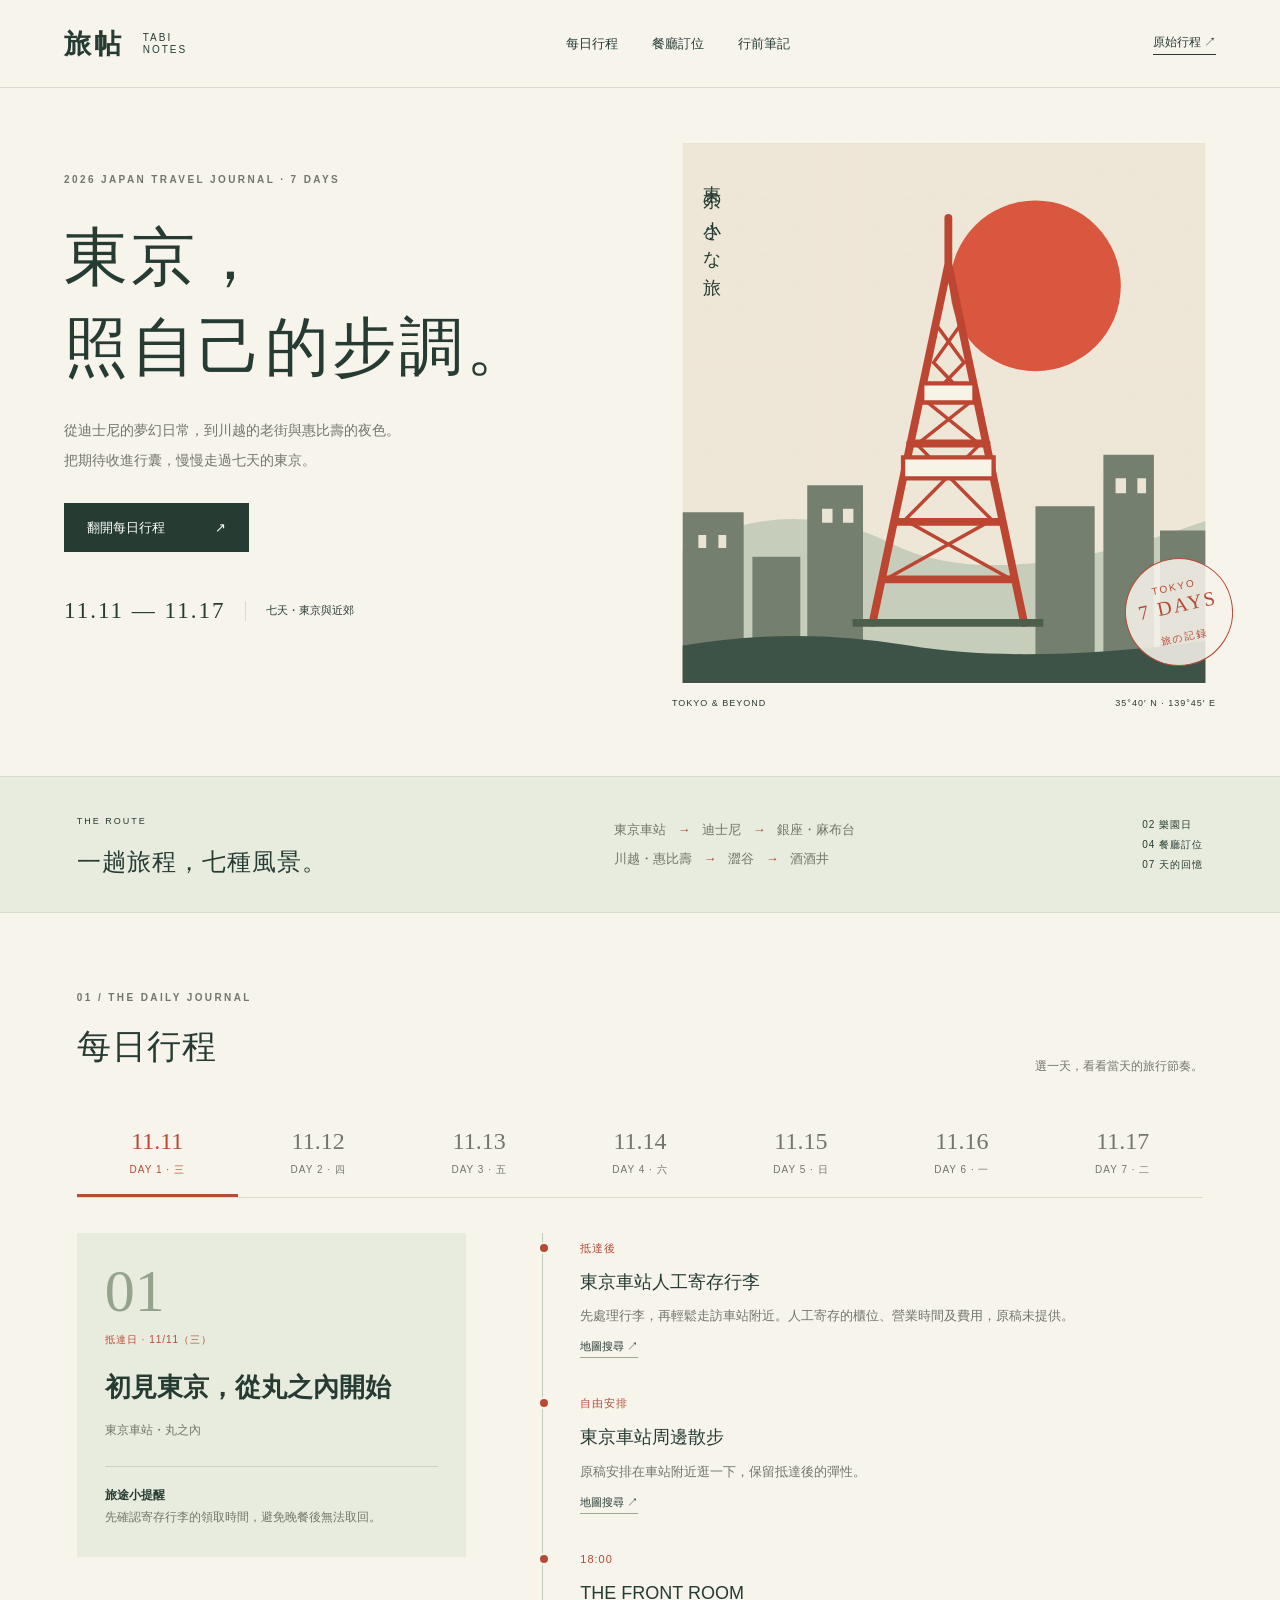
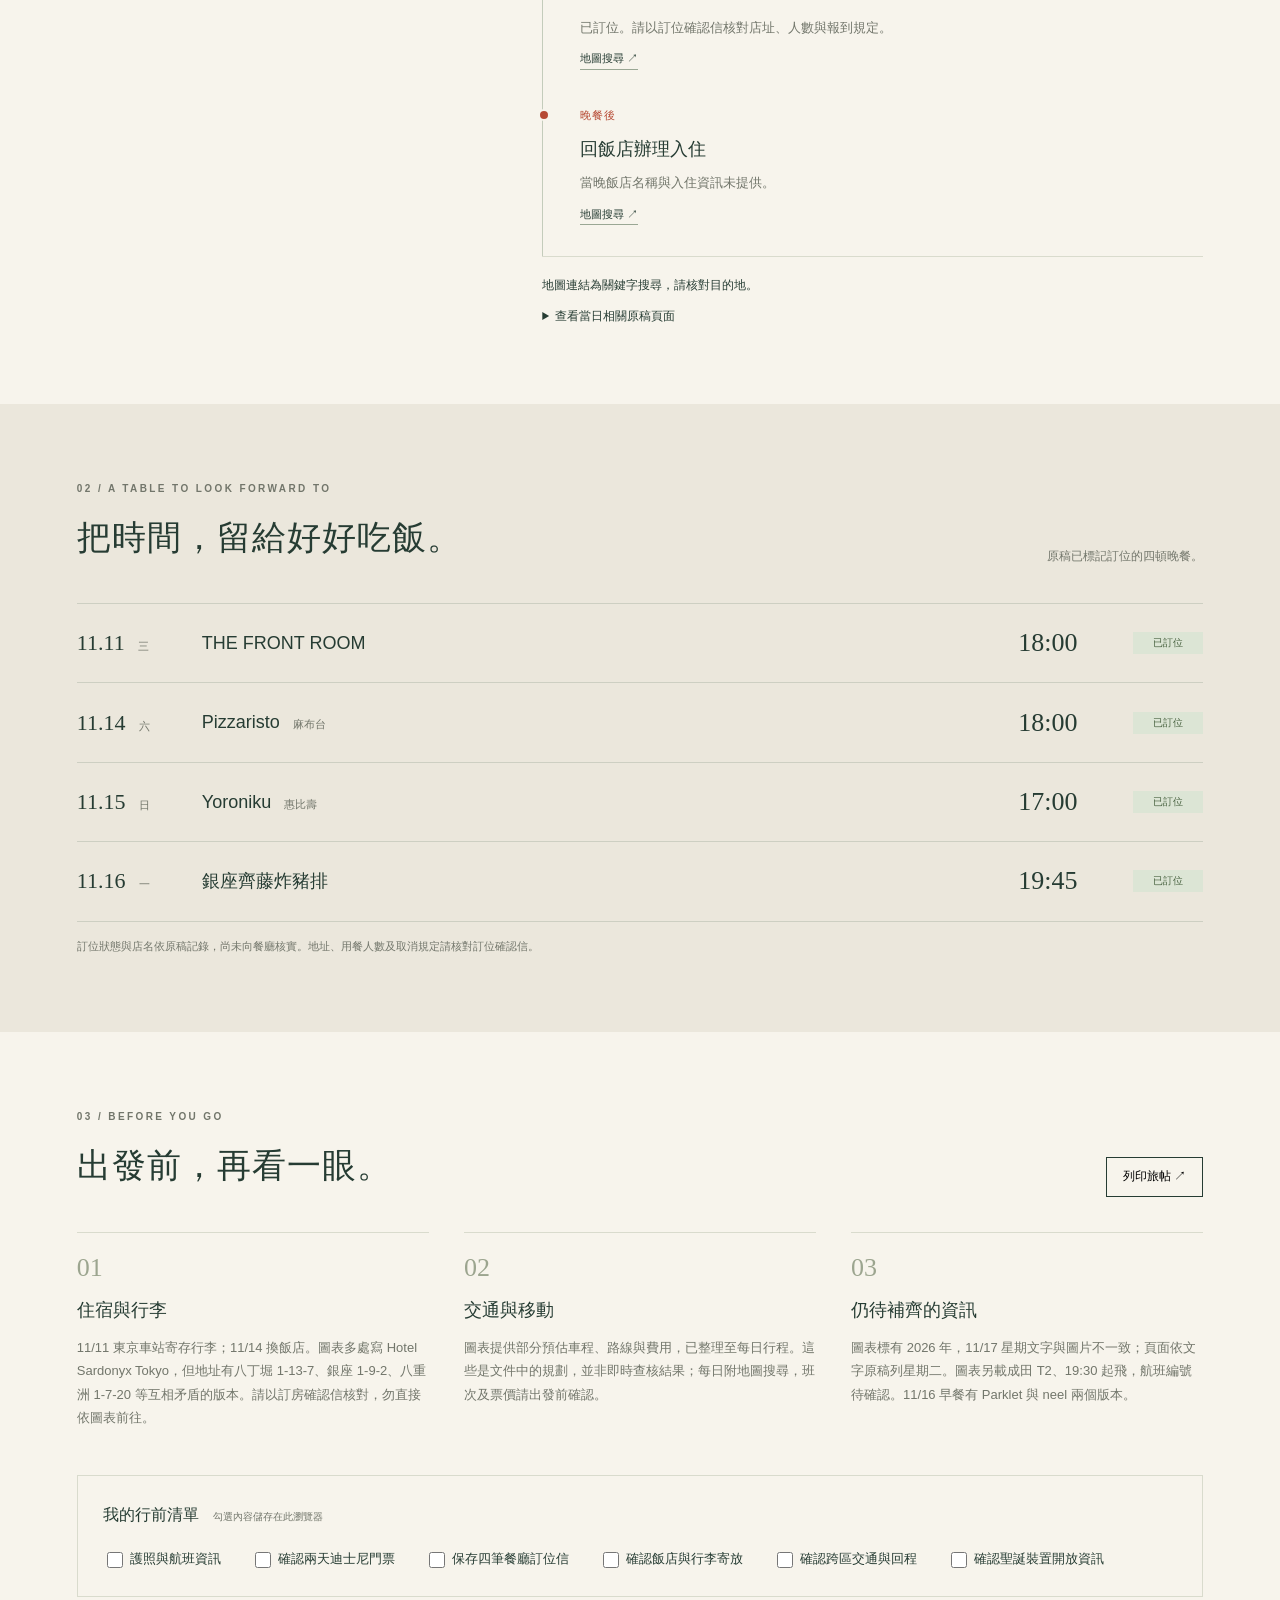
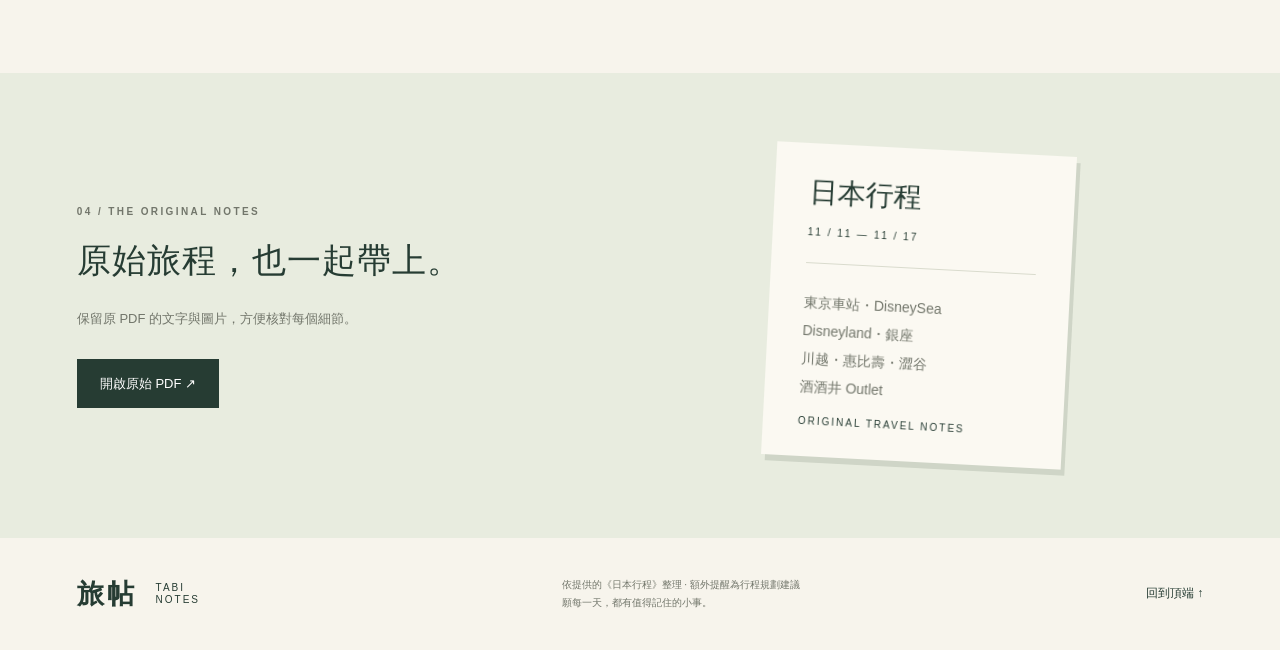
==== jp_travel-main/tokyo-travel-website/index.html @ cf412ff9 "Add files via upload" ====
<!doctype html><html lang="zh-Hant"><head><meta charset="utf-8"><meta name="viewport" content="width=device-width,initial-scale=1"><meta name="description" content="11/11 至 11/17 東京七日行程：每日路線、餐廳訂位、住宿提醒及原始行程。"><title>東京七日旅帖｜Tokyo, at our own pace.</title><link rel="stylesheet" href="style.css"></head><body>
<header><a class="brand" href="#">旅帖 <small>TABI NOTES</small></a><nav><a href="#journey">每日行程</a><a href="#bookings">餐廳訂位</a><a href="#essentials">行前筆記</a></nav><a class="source" href="itinerary.pdf" target="_blank" rel="noopener">原始行程 ↗</a></header>
<main><section class="hero"><div class="hero-copy"><div class="eyebrow">2026 JAPAN TRAVEL JOURNAL · 7 DAYS</div><h1>東京，<br>照自己的步調。</h1><p>從迪士尼的夢幻日常，到川越的老街與惠比壽的夜色。<br>把期待收進行囊，慢慢走過七天的東京。</p><a class="button" href="#journey">翻開每日行程 <span>↗</span></a><div class="hero-meta"><b>11.11 — 11.17</b><span>七天・東京與近郊</span></div></div><div class="art"><span class="vertical">東京の小さな旅</span><svg viewBox="0 0 600 620" role="img" aria-label="東京鐵塔與城市的原創風景插畫"><defs><pattern id="grid" width="32" height="32" patternUnits="userSpaceOnUse"><path d="M32 0H0V32" fill="none" stroke="#e9dfcc" stroke-width=".6"/></pattern></defs><rect width="600" height="620" fill="#eee7d7"/><rect width="600" height="620" fill="url(#grid)"/><circle cx="405" cy="164" r="98" fill="#d9573f"/><path d="M0 467Q120 400 240 460T600 434V620H0" fill="#c7cdbb"/><g fill="#747f70"><path d="M0 424h70v196H0zM80 475h55v145H80zM143 393h64v227h-64zM405 417h68v203h-68zM483 358h58v262h-58zM548 445h52v175h-52z"/></g><g fill="#eae4d4"><path d="M18 450h9v15h-9zm23 0h9v15h-9zm119-30h12v16h-12zm24 0h12v16h-12zm313-35h12v17h-12zm25 0h10v17h-10z"/></g><g stroke="#bd4633" fill="none" stroke-linecap="round"><path d="M305 86v53m0 0L218 551m87-412 87 412M261 345h88m-106 90h124m-135 66h146" stroke-width="9"/><path d="m292 210 31 42-43 45 61 49-86 87 124 69M318 210l-30 42 43 45-62 49 86 87-124 69" stroke-width="4"/></g><path d="M275 276h60v22h-60zM253 361h104v24H253z" fill="#f8f3e7" stroke="#bd4633" stroke-width="5"/><path d="M195 551h219" stroke="#4d5e4d" stroke-width="9"/><path d="M0 577q130-22 260 0t340-5v48H0" fill="#3d5348"/></svg><span class="art-label">TOKYO & BEYOND <b>35°40′ N · 139°45′ E</b></span><div class="stamp">TOKYO<br><strong>7 DAYS</strong><br>旅の記録</div></div></section>
<section class="overview"><div><small>THE ROUTE</small><h2>一趟旅程，七種風景。</h2></div><p>東京車站 <i>→</i> 迪士尼 <i>→</i> 銀座・麻布台<br>川越・惠比壽 <i>→</i> 澀谷 <i>→</i> 酒酒井</p><span>02 樂園日<br>04 餐廳訂位<br>07 天的回憶</span></section>
<section id="journey" class="section"><div class="section-title"><div><div class="eyebrow">01 / THE DAILY JOURNAL</div><h2>每日行程</h2></div><p>選一天，看看當天的旅行節奏。</p></div><div id="tabs" class="tabs" role="tablist" aria-label="選擇行程日期"></div><div id="daily" role="tabpanel" aria-live="polite"></div></section>
<section id="bookings" class="section bookings"><div class="section-title"><div><div class="eyebrow">02 / A TABLE TO LOOK FORWARD TO</div><h2>把時間，留給好好吃飯。</h2></div><p>原稿已標記訂位的四頓晚餐。</p></div><div class="booking-list"><div><span>11.11 <small>三</small></span><h3>THE FRONT ROOM</h3><b>18:00</b><em>已訂位</em></div><div><span>11.14 <small>六</small></span><h3>Pizzaristo <small>麻布台</small></h3><b>18:00</b><em>已訂位</em></div><div><span>11.15 <small>日</small></span><h3>Yoroniku <small>惠比壽</small></h3><b>17:00</b><em>已訂位</em></div><div><span>11.16 <small>一</small></span><h3>銀座齊藤炸豬排</h3><b>19:45</b><em>已訂位</em></div></div><p class="caption">訂位狀態與店名依原稿記錄，尚未向餐廳核實。地址、用餐人數及取消規定請核對訂位確認信。</p></section>
<section id="essentials" class="section"><div class="section-title"><div><div class="eyebrow">03 / BEFORE YOU GO</div><h2>出發前，再看一眼。</h2></div><button id="print" class="outline">列印旅帖 ↗</button></div><div class="notes"><article><span>01</span><h3>住宿與行李</h3><p>11/11 東京車站寄存行李；11/14 換飯店。圖表多處寫 Hotel Sardonyx Tokyo，但地址有八丁堀 1-13-7、銀座 1-9-2、八重洲 1-7-20 等互相矛盾的版本。請以訂房確認信核對，勿直接依圖表前往。</p></article><article><span>02</span><h3>交通與移動</h3><p>圖表提供部分預估車程、路線與費用，已整理至每日行程。這些是文件中的規劃，並非即時查核結果；每日附地圖搜尋，班次及票價請出發前確認。</p></article><article><span>03</span><h3>仍待補齊的資訊</h3><p>圖表標有 2026 年，11/17 星期文字與圖片不一致；頁面依文字原稿列星期二。圖表另載成田 T2、19:30 起飛，航班編號待確認。11/16 早餐有 Parklet 與 neel 兩個版本。</p></article></div><div class="checklist"><h3>我的行前清單 <small>勾選內容儲存在此瀏覽器</small></h3><div id="checks"></div><p id="storage-note" hidden>此瀏覽器無法儲存，勾選僅在本次開啟期間保留。</p></div></section>
<section class="document section"><div><div class="eyebrow">04 / THE ORIGINAL NOTES</div><h2>原始旅程，也一起帶上。</h2><p>保留原 PDF 的文字與圖片，方便核對每個細節。</p><a class="button" href="itinerary.pdf" target="_blank" rel="noopener">開啟原始 PDF ↗</a></div><div class="paper">日本行程<br><span>11 / 11 — 11 / 17</span><hr><p>東京車站・DisneySea<br>Disneyland・銀座<br>川越・惠比壽・澀谷<br>酒酒井 Outlet</p><small>ORIGINAL TRAVEL NOTES</small></div></section></main><footer><a class="brand" href="#">旅帖 <small>TABI NOTES</small></a><p>依提供的《日本行程》整理 · 額外提醒為行程規劃建議<br>願每一天，都有值得記住的小事。</p><a href="#">回到頂端 ↑</a></footer><script src="data.js"></script><script src="app.js"></script></body></html>
---- jp_travel-main/tokyo-travel-website/style.css ----
:root{--paper:#f7f4ec;--ink:#263c33;--muted:#72766b;--red:#b64a34;--line:#d9dbcd}*{box-sizing:border-box}html{scroll-behavior:smooth;scroll-padding-top:90px}body{margin:0;background:var(--paper);color:var(--ink);font:15px/1.8 -apple-system,BlinkMacSystemFont,'PingFang TC','Microsoft JhengHei',sans-serif}a{color:inherit;text-decoration:none}button{font:inherit;cursor:pointer}header{height:88px;display:flex;align-items:center;justify-content:space-between;border-bottom:1px solid var(--line);padding:0 5vw}.brand{font:600 27px Georgia,serif;letter-spacing:3px}.brand small{display:inline-block;font:10px/1.2 sans-serif;letter-spacing:2px;margin-left:9px;max-width:60px}nav{display:flex;gap:34px;font-size:13px}.source{font-size:12px;border-bottom:1px solid}.hero{max-width:1440px;margin:auto;display:grid;grid-template-columns:1fr 1fr;padding:55px 5vw 65px;gap:5vw}.hero-copy{padding:28px 0}.eyebrow{font-size:10px;letter-spacing:2.4px;font-weight:600;color:var(--muted)}h1,h2,h3,p{margin:0}h1{font-family:'Songti TC','Noto Serif TC',serif;font-size:clamp(44px,5vw,76px);line-height:1.4;font-weight:500;letter-spacing:3px;margin:24px 0}p{color:var(--muted)}.hero p{font-size:14px;line-height:2.1}.button{display:inline-flex;gap:50px;align-items:center;background:var(--ink);color:#fff;padding:13px 23px;font-size:13px;margin-top:28px}.button:hover{background:var(--red)}.hero-meta{display:flex;align-items:center;gap:20px;margin-top:46px}.hero-meta b{font:23px Georgia,serif;letter-spacing:2px}.hero-meta span{font-size:11px;border-left:1px solid var(--line);padding-left:20px}.art{position:relative;align-self:center;max-width:600px}.art svg{display:block;width:100%;max-height:540px}.vertical{position:absolute;top:28px;left:28px;writing-mode:vertical-rl;letter-spacing:5px;font:18px 'Songti TC',serif}.art-label{display:flex;justify-content:space-between;font-size:9px;letter-spacing:1px;margin-top:12px}.art-label b{font-weight:400}.stamp{position:absolute;bottom:45px;right:-17px;width:108px;height:108px;border:1px solid var(--red);border-radius:50%;color:var(--red);display:flex;flex-direction:column;justify-content:center;align-items:center;line-height:1.4;transform:rotate(-12deg);background:#f7f4ecdc;font-size:10px;letter-spacing:2px}.stamp strong{font:20px Georgia}.overview{background:#e8ecdf;border-top:1px solid #d6dccd;border-bottom:1px solid #d6dccd;padding:28px 6vw;display:flex;align-items:center;justify-content:space-between;gap:30px}.overview small{letter-spacing:2px;font-size:9px}.overview h2{font-family:'Songti TC',serif;font-size:24px;font-weight:500}.overview p{font-size:13px;line-height:2.2}.overview i{font-style:normal;color:var(--red);margin:0 8px}.overview>span{font-size:10px;line-height:2;letter-spacing:1px}.section{padding:76px 6vw;max-width:1440px;margin:auto}.section-title{display:flex;align-items:flex-end;justify-content:space-between;gap:20px;margin-bottom:35px}h2{font-family:'Songti TC',serif;font-size:34px;font-weight:500;letter-spacing:1px;margin-top:9px}.section-title>p{font-size:12px}.tabs{display:grid;grid-template-columns:repeat(7,1fr);border-bottom:1px solid var(--line);margin-bottom:35px}.tabs button{background:none;border:0;border-bottom:3px solid transparent;padding:15px 6px;color:var(--muted);text-align:center}.tabs button.active{color:var(--red);border-color:var(--red)}.tabs b{display:block;font:24px Georgia}.tabs small{display:block;font-size:10px;letter-spacing:1px;margin-top:6px}.day-layout{display:grid;grid-template-columns:1fr 1.7fr;gap:6vw}.day-heading{background:#e8ecdf;padding:28px;align-self:start;position:sticky;top:20px}.day-heading .num{font:60px/1 Georgia;color:#95a38e}.day-heading h3{font-family:'Songti TC',serif;font-size:26px;line-height:1.55;margin:19px 0 12px}.day-heading p{font-size:12px}.tag{font-size:10px;letter-spacing:1px;color:var(--red);display:block;margin-top:10px}.day-note{margin-top:25px;padding-top:18px;border-top:1px solid #cbd2c2;font-size:12px}.timeline{padding:0 0 0 22px;border-left:1px solid #c4ccbb}.stop{position:relative;padding:0 0 30px 15px}.stop:before{content:'';position:absolute;left:-27px;top:9px;width:8px;height:8px;border-radius:50%;background:var(--red);border:2px solid var(--paper)}.time{font-size:11px;color:var(--red);letter-spacing:1px}.stop h4{font-size:18px;font-weight:500;margin:6px 0}.stop p{font-size:13px}.map{display:inline-block;font-size:11px;margin-top:10px;border-bottom:1px solid #9aa794}.ref{border-top:1px solid var(--line);padding-top:18px;font-size:12px}.ref details{margin-top:10px}.ref img{width:100%;display:block;margin-top:12px;border:1px solid var(--line)}.bookings{background:#ebe7dc;max-width:none}.booking-list>div{display:grid;grid-template-columns:110px 1fr 100px 70px;align-items:center;gap:15px;padding:23px 0;border-top:1px solid #cdcfc2}.booking-list>div:last-child{border-bottom:1px solid #cdcfc2}.booking-list span{font:22px Georgia}.booking-list small{font:11px sans-serif;color:var(--muted);margin-left:8px}.booking-list h3{font-size:18px;font-weight:500}.booking-list b{font:26px Georgia}.booking-list em{font-style:normal;font-size:10px;background:#dce5d5;color:#47613f;text-align:center;padding:2px 7px}.caption{font-size:11px;margin-top:15px}.outline{border:1px solid var(--ink);background:none;padding:8px 16px;font-size:12px}.notes{display:grid;grid-template-columns:repeat(3,1fr);gap:35px}.notes article{border-top:1px solid var(--line);padding-top:20px}.notes article>span{font:26px Georgia;color:#9ca58f}.notes h3{font-size:18px;font-weight:500;margin:10px 0}.notes p{font-size:13px}.checklist{margin-top:45px;border:1px solid var(--line);padding:25px}.checklist h3{font-size:16px;font-weight:500}.checklist small{font-size:10px;color:var(--muted);margin-left:10px}#checks{display:flex;flex-wrap:wrap;gap:16px 30px;margin-top:18px}#checks label{font-size:13px;cursor:pointer}input{accent-color:var(--ink);width:16px;height:16px;vertical-align:middle;margin-right:7px}.document{background:#e8ecdf;display:grid;grid-template-columns:1.5fr 1fr;gap:40px;align-items:center}.document p{font-size:13px;margin-top:16px}.paper{background:#fbf9f2;box-shadow:4px 6px 0 #cfd5c7;transform:rotate(3deg);max-width:300px;padding:30px 35px;font:28px 'Songti TC',serif}.paper>span,.paper small{font:10px sans-serif;letter-spacing:2px;display:block;margin-top:15px}.paper p{line-height:2;font:14px/2 sans-serif}.paper hr{border:0;border-top:1px solid var(--line);margin:25px 0}footer{padding:38px 6vw;display:flex;align-items:center;justify-content:space-between;gap:25px}footer p{font-size:10px}footer>a:last-child{font-size:12px}a:focus-visible,button:focus-visible,input:focus-visible{outline:3px solid #d28e61;outline-offset:4px}@media(max-width:760px){header{padding:0 6vw;height:75px}nav{gap:16px;font-size:11px}.source{display:none}.brand{font-size:23px}.brand small{display:none}.hero{grid-template-columns:1fr;padding-top:25px}.hero-copy{padding-top:12px}h1{font-size:48px}.hero-meta{margin-top:28px}.art{width:100%;padding-right:12px}.art svg{max-height:400px}.overview{flex-direction:column;align-items:flex-start;gap:15px}.overview>span{display:none}.section{padding:48px 6vw}.section-title{align-items:flex-start;flex-direction:column;gap:12px}h2{font-size:28px}.tabs b{font-size:18px}.tabs small{font-size:9px}.tabs button{padding:10px 0}.day-layout{grid-template-columns:1fr;gap:30px}.day-heading{position:static}.day-heading .num{font-size:40px}.day-heading h3{font-size:24px}.booking-list>div{grid-template-columns:65px 1fr 65px;gap:10px}.booking-list em{grid-column:2;width:65px}.booking-list h3{font-size:14px}.booking-list h3 small{display:block;margin:0}.booking-list span{font-size:19px}.booking-list b{font-size:23px}.notes{grid-template-columns:1fr;gap:25px}.checklist small{display:block;margin:6px 0}#checks{display:grid;gap:14px}.document{grid-template-columns:1fr}.paper{margin:10px auto;width:90%}footer{flex-direction:column;align-items:flex-start}.hero p br{display:none}}@media print{header,nav,.tabs,.art,.button,#print,.map,footer,.checklist{display:none}body{background:white}.hero{display:block;padding:20px}.section{padding:20px}.day-layout{display:block;break-inside:avoid}.day-heading{position:static}.print-day{margin-bottom:35px}.notes{display:block}.document{display:none}h1{font-size:30px}.overview{padding:20px}}
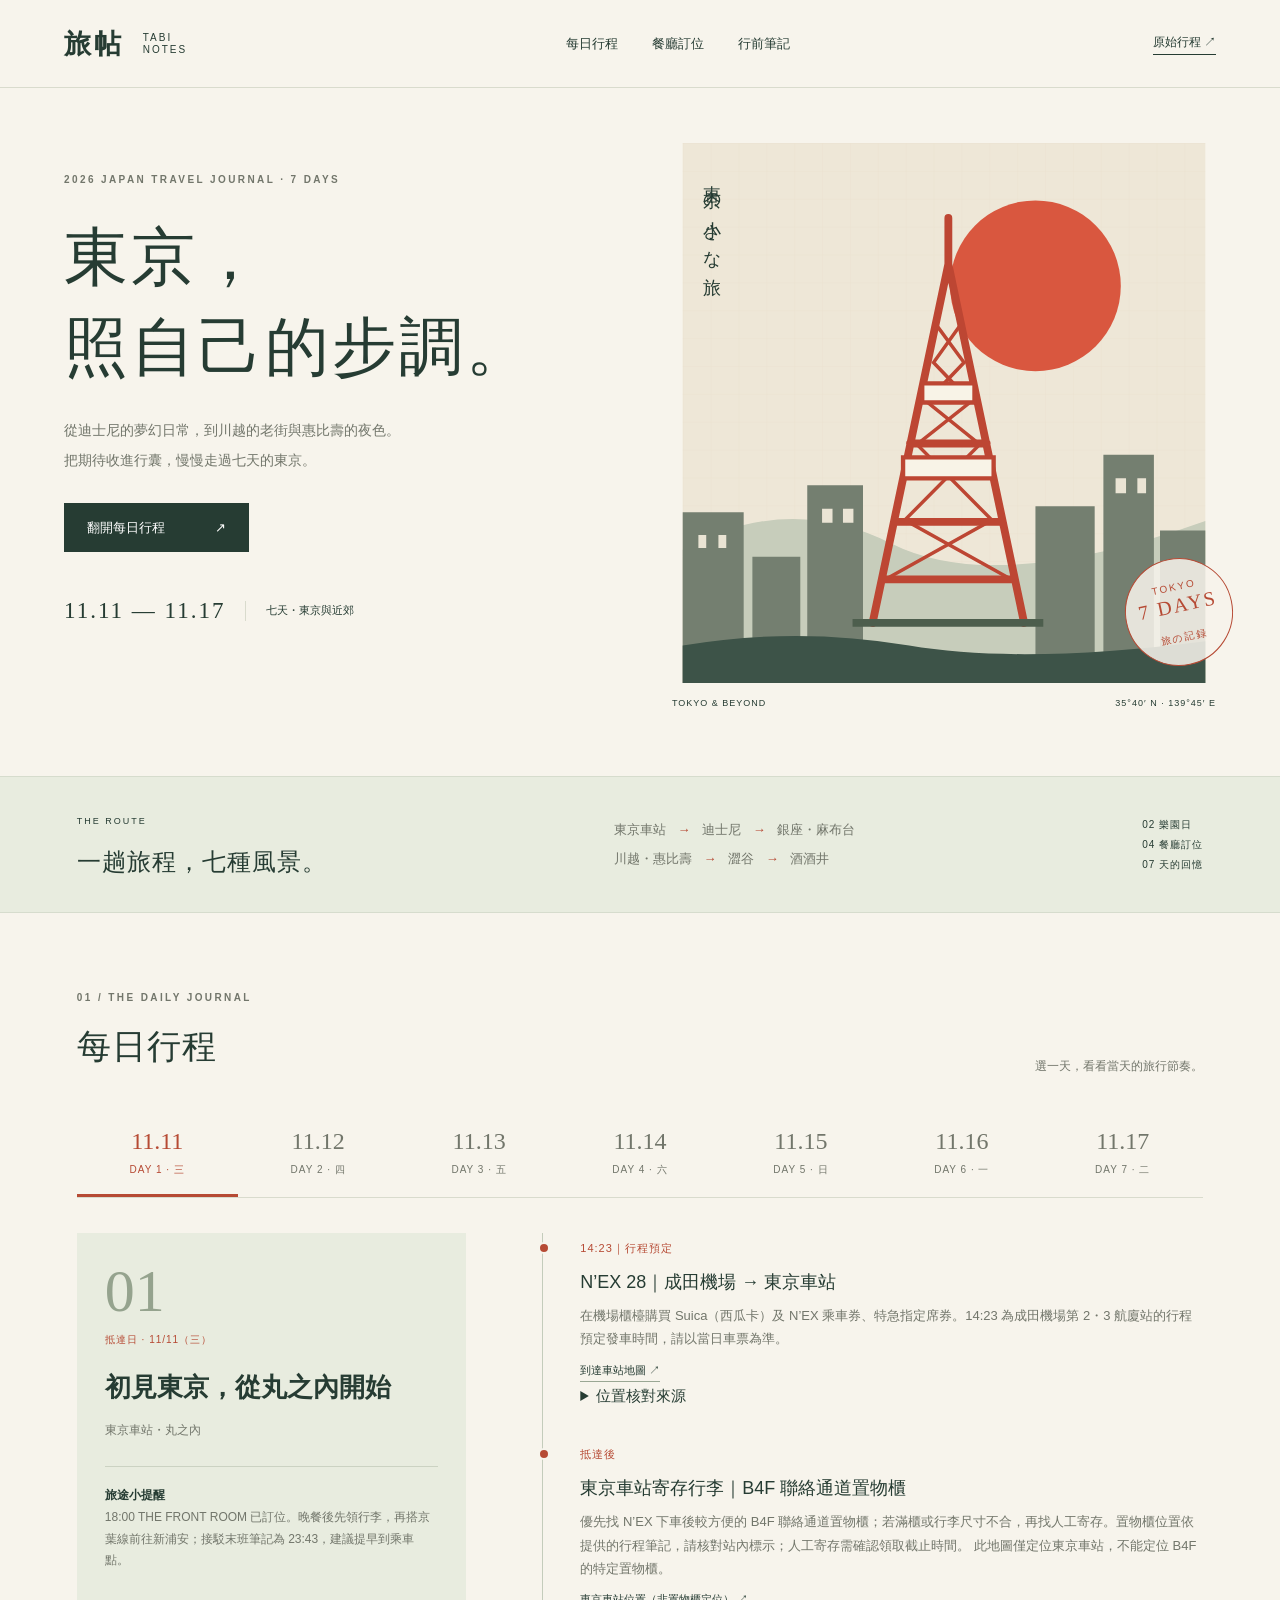
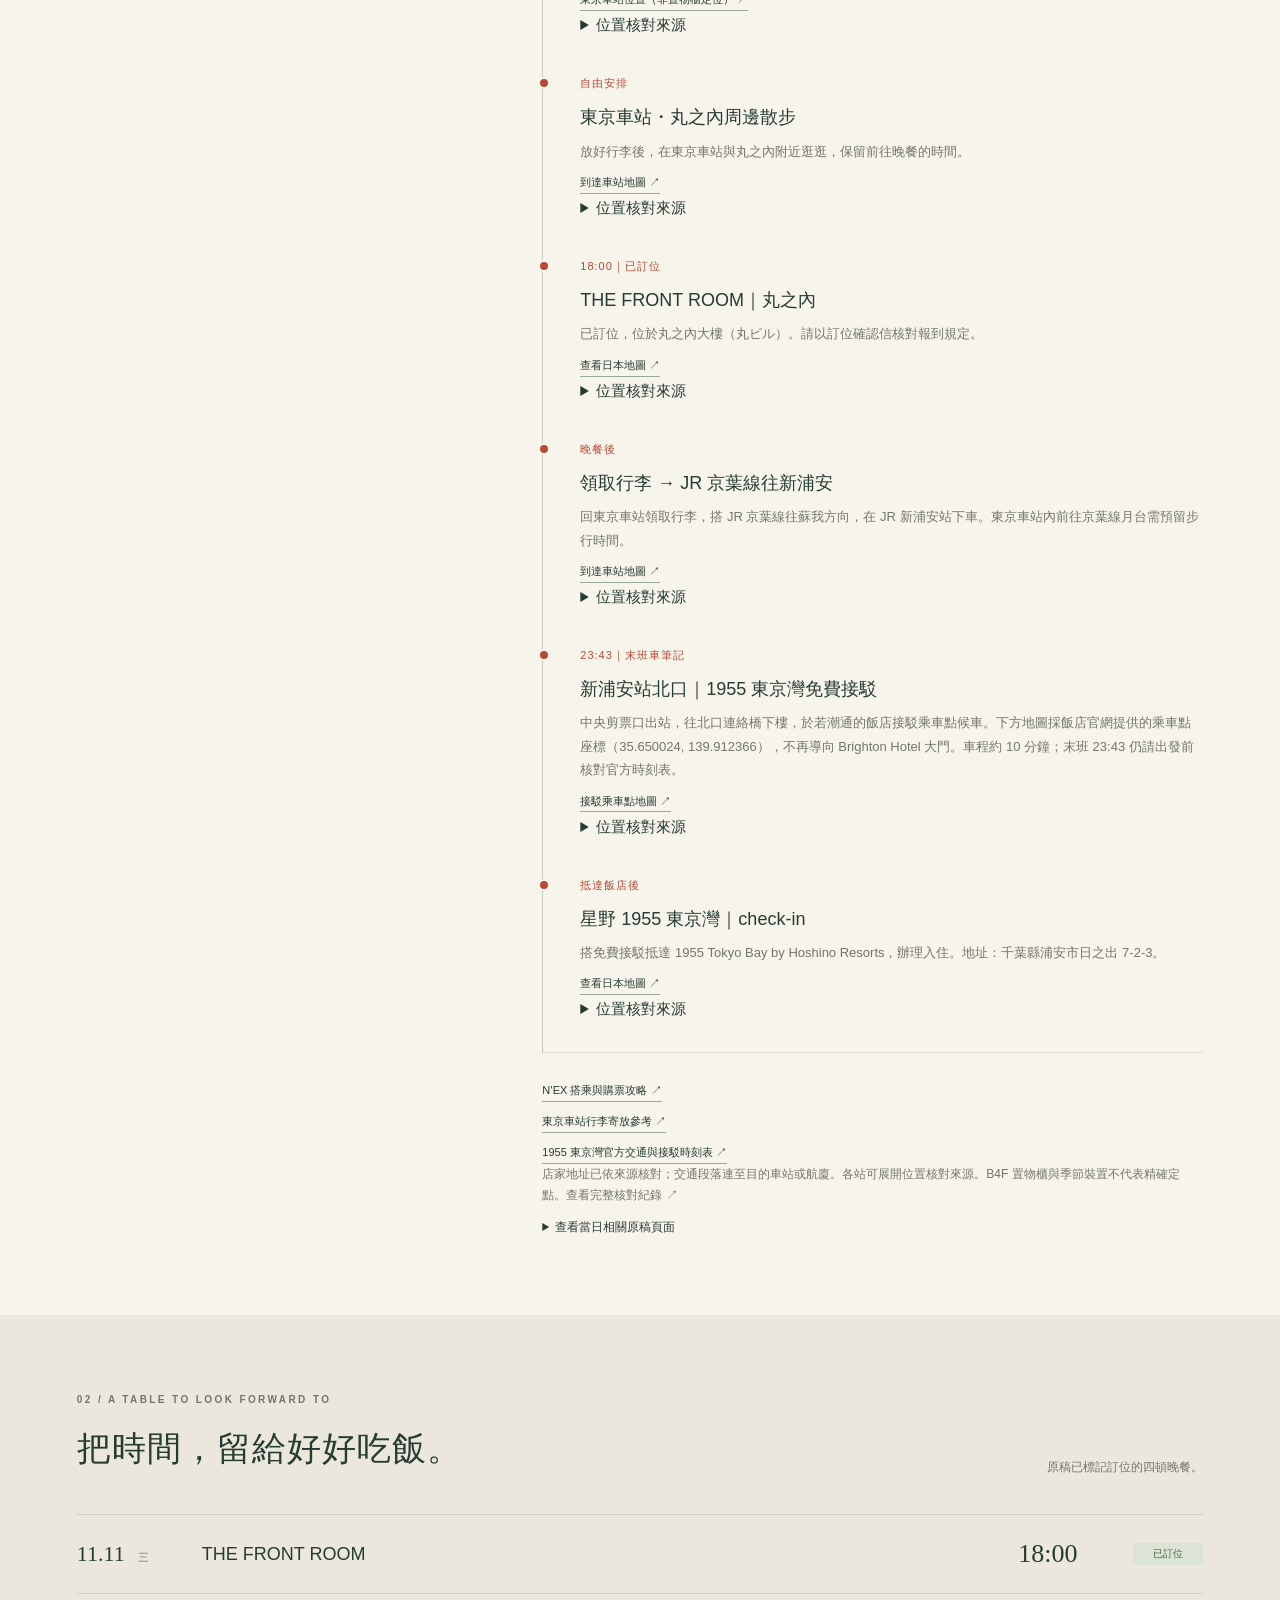
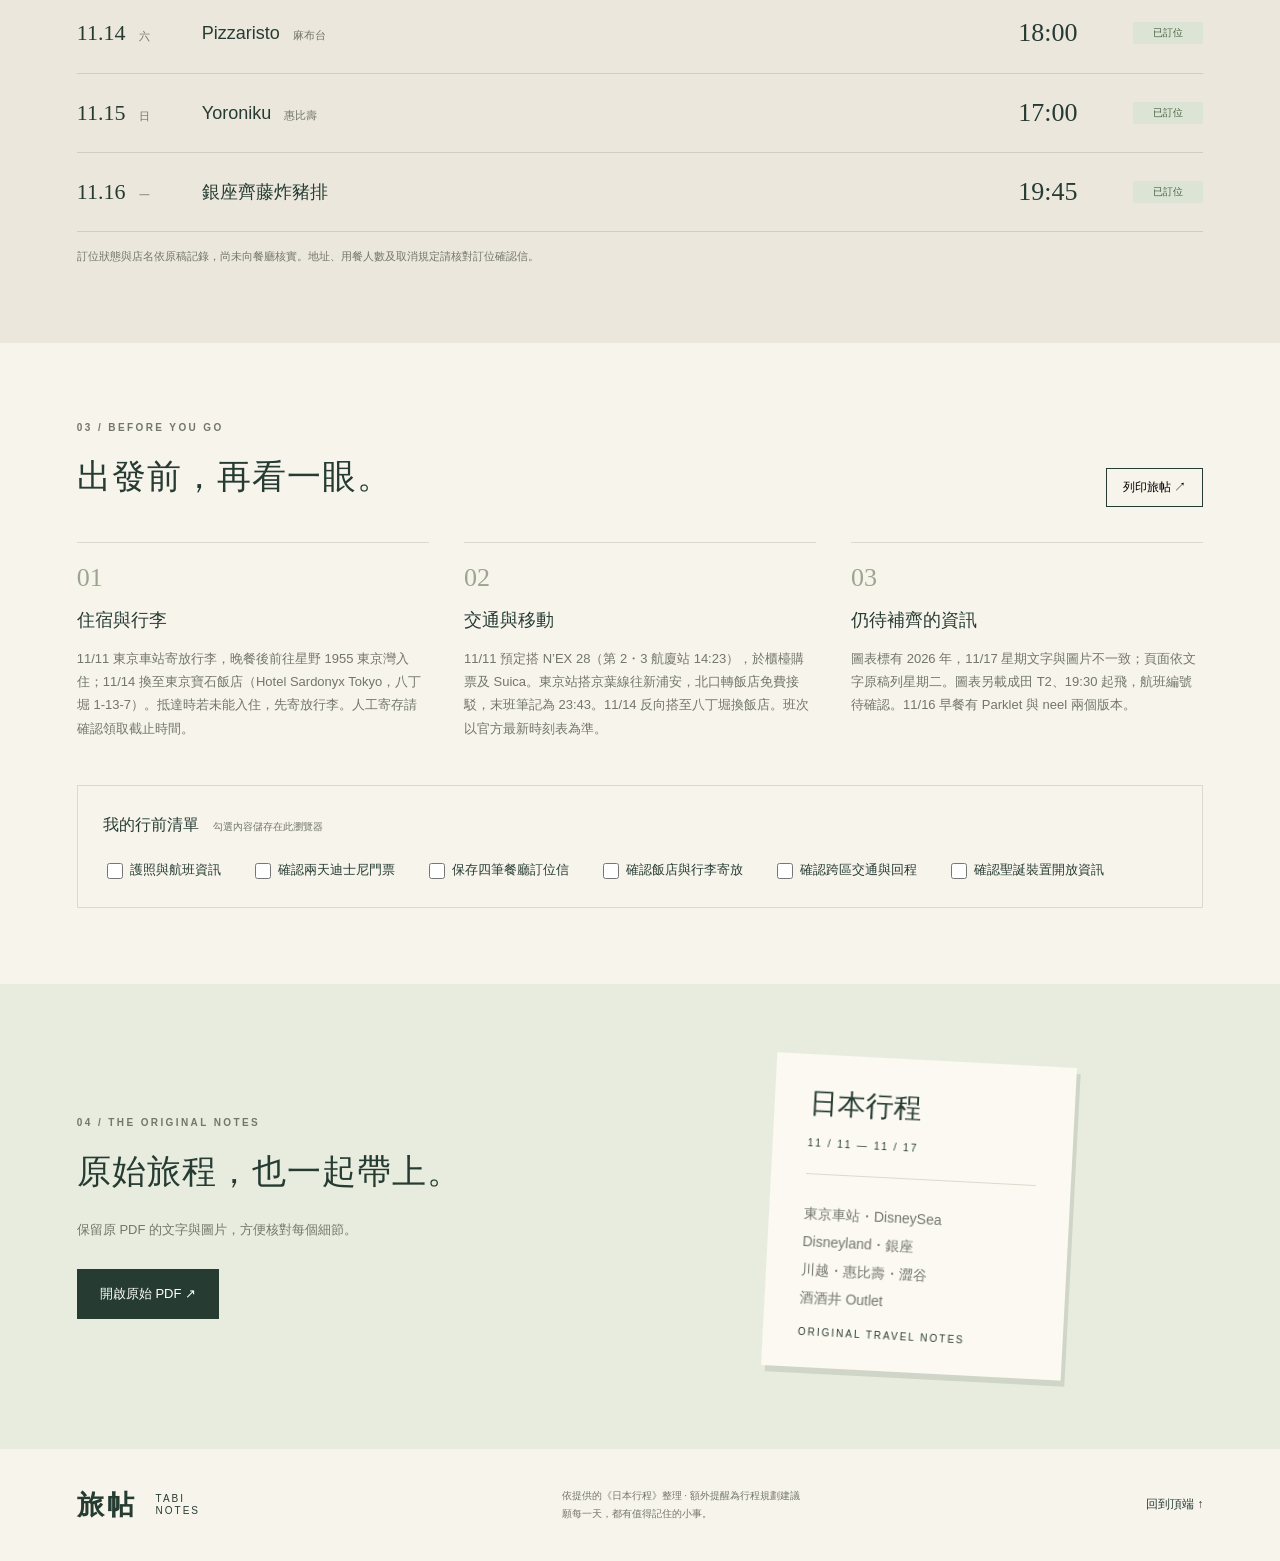
==== commit 2cbc8a23: "Add files via upload" ====
--- a/jp_travel-main/tokyo-travel-website/index.html
+++ b/jp_travel-main/tokyo-travel-website/index.html
@@ -4,5 +4,5 @@
 <section class="overview"><div><small>THE ROUTE</small><h2>一趟旅程，七種風景。</h2></div><p>東京車站 <i>→</i> 迪士尼 <i>→</i> 銀座・麻布台<br>川越・惠比壽 <i>→</i> 澀谷 <i>→</i> 酒酒井</p><span>02 樂園日<br>04 餐廳訂位<br>07 天的回憶</span></section>
 <section id="journey" class="section"><div class="section-title"><div><div class="eyebrow">01 / THE DAILY JOURNAL</div><h2>每日行程</h2></div><p>選一天，看看當天的旅行節奏。</p></div><div id="tabs" class="tabs" role="tablist" aria-label="選擇行程日期"></div><div id="daily" role="tabpanel" aria-live="polite"></div></section>
 <section id="bookings" class="section bookings"><div class="section-title"><div><div class="eyebrow">02 / A TABLE TO LOOK FORWARD TO</div><h2>把時間，留給好好吃飯。</h2></div><p>原稿已標記訂位的四頓晚餐。</p></div><div class="booking-list"><div><span>11.11 <small>三</small></span><h3>THE FRONT ROOM</h3><b>18:00</b><em>已訂位</em></div><div><span>11.14 <small>六</small></span><h3>Pizzaristo <small>麻布台</small></h3><b>18:00</b><em>已訂位</em></div><div><span>11.15 <small>日</small></span><h3>Yoroniku <small>惠比壽</small></h3><b>17:00</b><em>已訂位</em></div><div><span>11.16 <small>一</small></span><h3>銀座齊藤炸豬排</h3><b>19:45</b><em>已訂位</em></div></div><p class="caption">訂位狀態與店名依原稿記錄，尚未向餐廳核實。地址、用餐人數及取消規定請核對訂位確認信。</p></section>
-<section id="essentials" class="section"><div class="section-title"><div><div class="eyebrow">03 / BEFORE YOU GO</div><h2>出發前，再看一眼。</h2></div><button id="print" class="outline">列印旅帖 ↗</button></div><div class="notes"><article><span>01</span><h3>住宿與行李</h3><p>11/11 東京車站寄存行李；11/14 換飯店。圖表多處寫 Hotel Sardonyx Tokyo，但地址有八丁堀 1-13-7、銀座 1-9-2、八重洲 1-7-20 等互相矛盾的版本。請以訂房確認信核對，勿直接依圖表前往。</p></article><article><span>02</span><h3>交通與移動</h3><p>圖表提供部分預估車程、路線與費用，已整理至每日行程。這些是文件中的規劃，並非即時查核結果；每日附地圖搜尋，班次及票價請出發前確認。</p></article><article><span>03</span><h3>仍待補齊的資訊</h3><p>圖表標有 2026 年，11/17 星期文字與圖片不一致；頁面依文字原稿列星期二。圖表另載成田 T2、19:30 起飛，航班編號待確認。11/16 早餐有 Parklet 與 neel 兩個版本。</p></article></div><div class="checklist"><h3>我的行前清單 <small>勾選內容儲存在此瀏覽器</small></h3><div id="checks"></div><p id="storage-note" hidden>此瀏覽器無法儲存，勾選僅在本次開啟期間保留。</p></div></section>
+<section id="essentials" class="section"><div class="section-title"><div><div class="eyebrow">03 / BEFORE YOU GO</div><h2>出發前，再看一眼。</h2></div><button id="print" class="outline">列印旅帖 ↗</button></div><div class="notes"><article><span>01</span><h3>住宿與行李</h3><p>11/11 東京車站寄放行李，晚餐後前往星野 1955 東京灣入住；11/14 換至東京寶石飯店（Hotel Sardonyx Tokyo，八丁堀 1-13-7）。抵達時若未能入住，先寄放行李。人工寄存請確認領取截止時間。</p></article><article><span>02</span><h3>交通與移動</h3><p>11/11 預定搭 N’EX 28（第 2・3 航廈站 14:23），於櫃檯購票及 Suica。東京站搭京葉線往新浦安，北口轉飯店免費接駁，末班筆記為 23:43。11/14 反向搭至八丁堀換飯店。班次以官方最新時刻表為準。</p></article><article><span>03</span><h3>仍待補齊的資訊</h3><p>圖表標有 2026 年，11/17 星期文字與圖片不一致；頁面依文字原稿列星期二。圖表另載成田 T2、19:30 起飛，航班編號待確認。11/16 早餐有 Parklet 與 neel 兩個版本。</p></article></div><div class="checklist"><h3>我的行前清單 <small>勾選內容儲存在此瀏覽器</small></h3><div id="checks"></div><p id="storage-note" hidden>此瀏覽器無法儲存，勾選僅在本次開啟期間保留。</p></div></section>
 <section class="document section"><div><div class="eyebrow">04 / THE ORIGINAL NOTES</div><h2>原始旅程，也一起帶上。</h2><p>保留原 PDF 的文字與圖片，方便核對每個細節。</p><a class="button" href="itinerary.pdf" target="_blank" rel="noopener">開啟原始 PDF ↗</a></div><div class="paper">日本行程<br><span>11 / 11 — 11 / 17</span><hr><p>東京車站・DisneySea<br>Disneyland・銀座<br>川越・惠比壽・澀谷<br>酒酒井 Outlet</p><small>ORIGINAL TRAVEL NOTES</small></div></section></main><footer><a class="brand" href="#">旅帖 <small>TABI NOTES</small></a><p>依提供的《日本行程》整理 · 額外提醒為行程規劃建議<br>願每一天，都有值得記住的小事。</p><a href="#">回到頂端 ↑</a></footer><script src="data.js"></script><script src="app.js"></script></body></html>
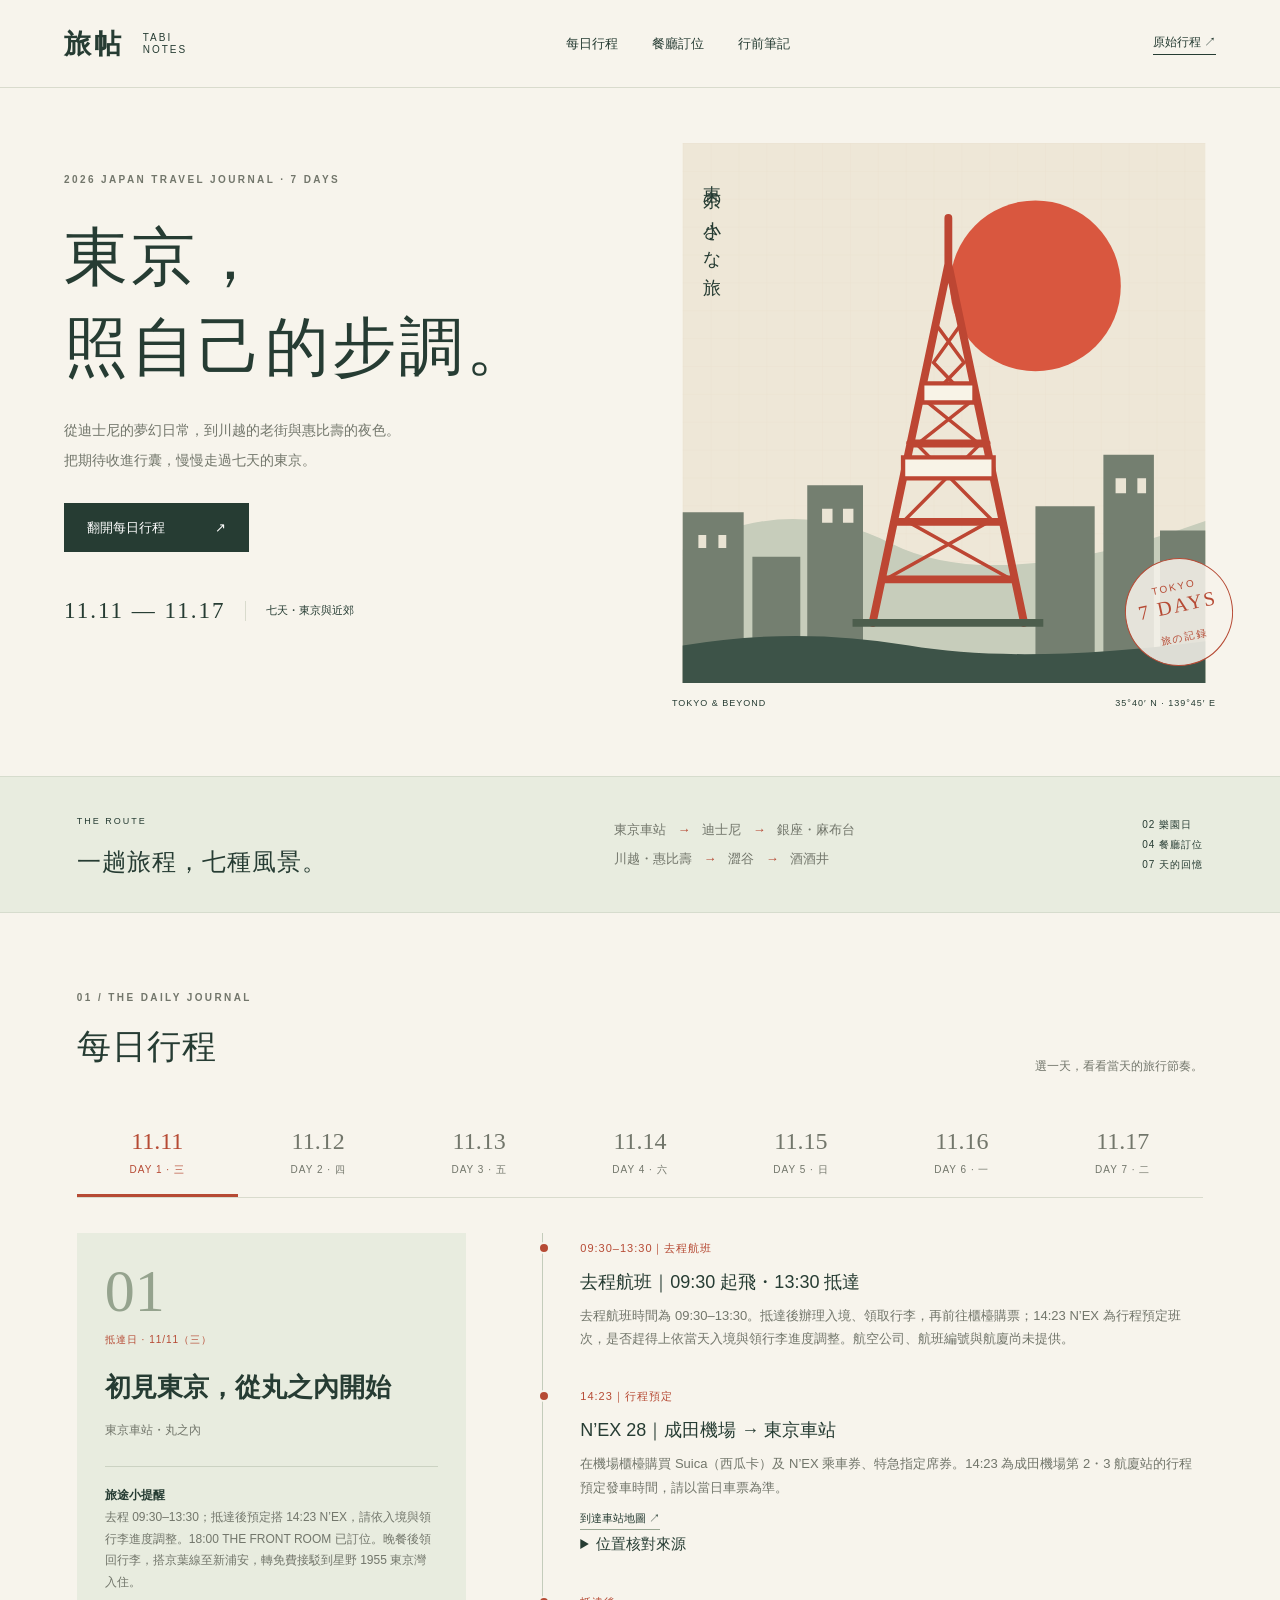
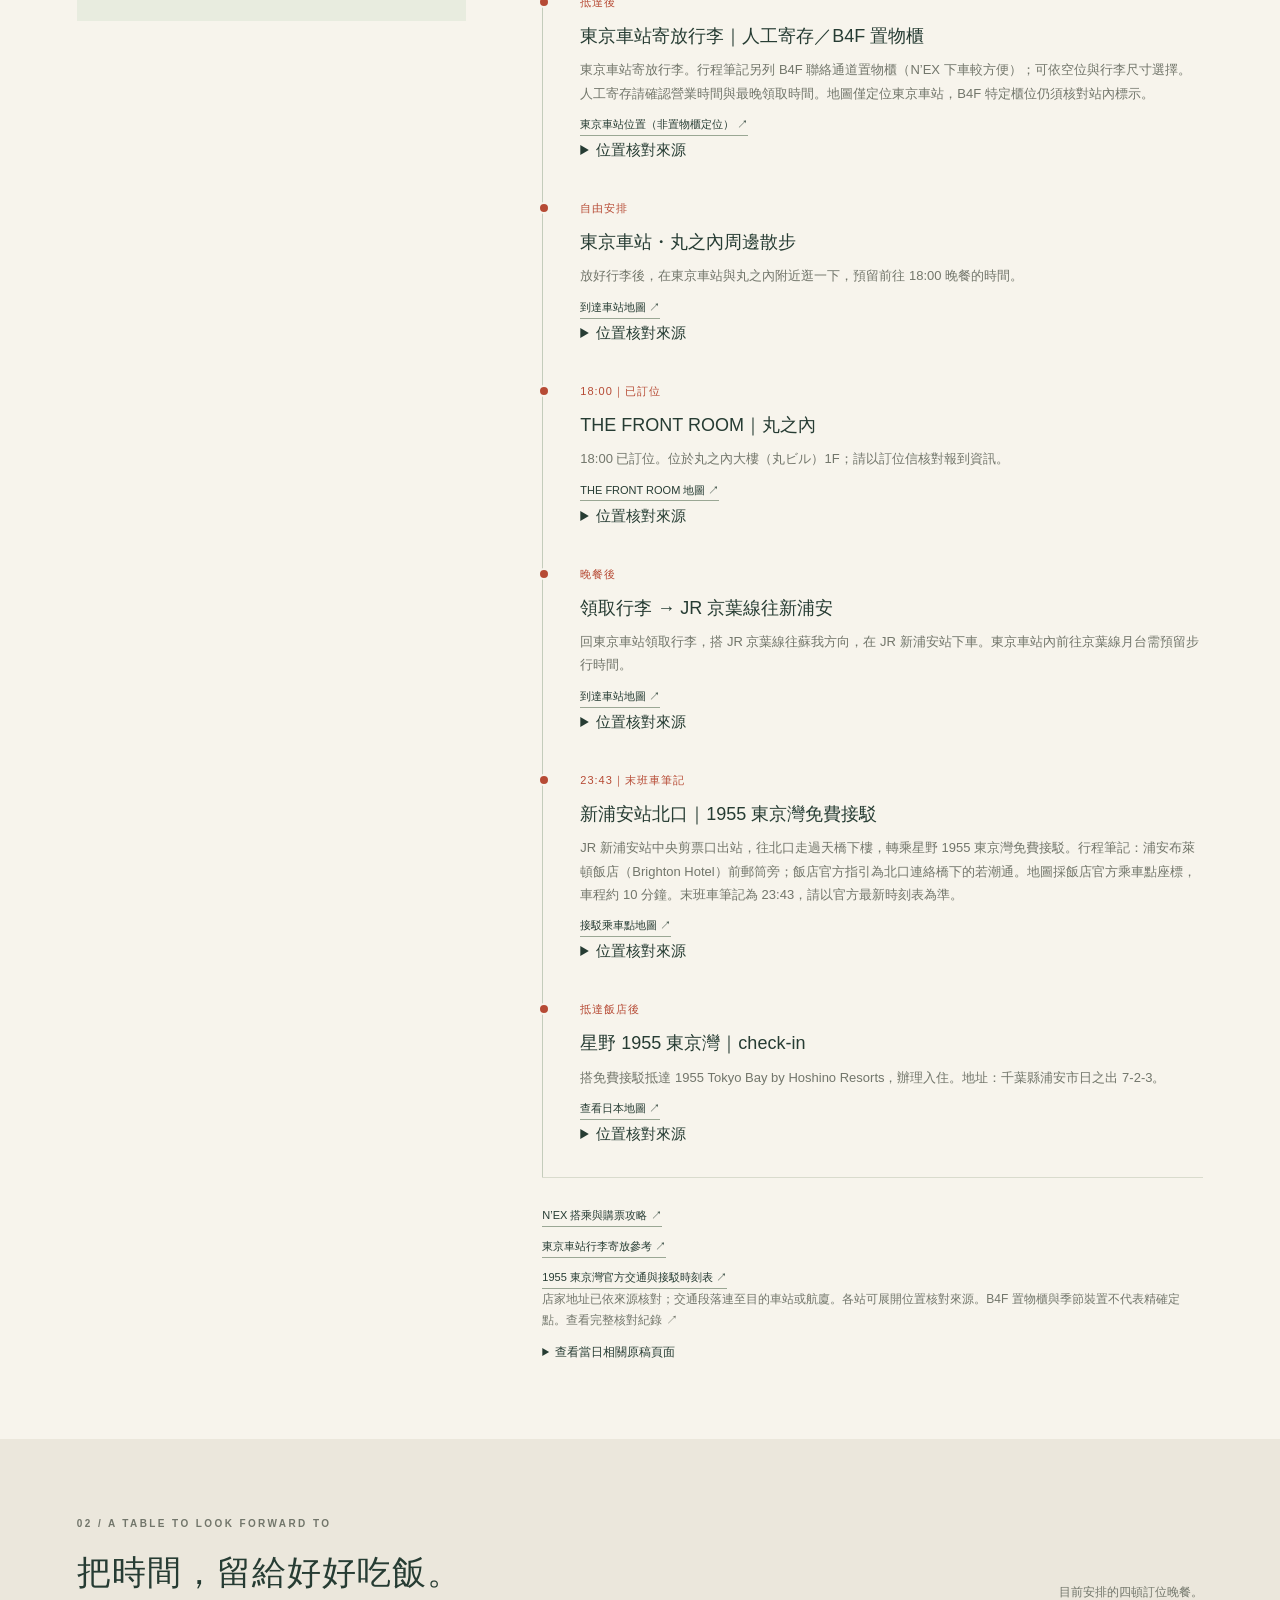
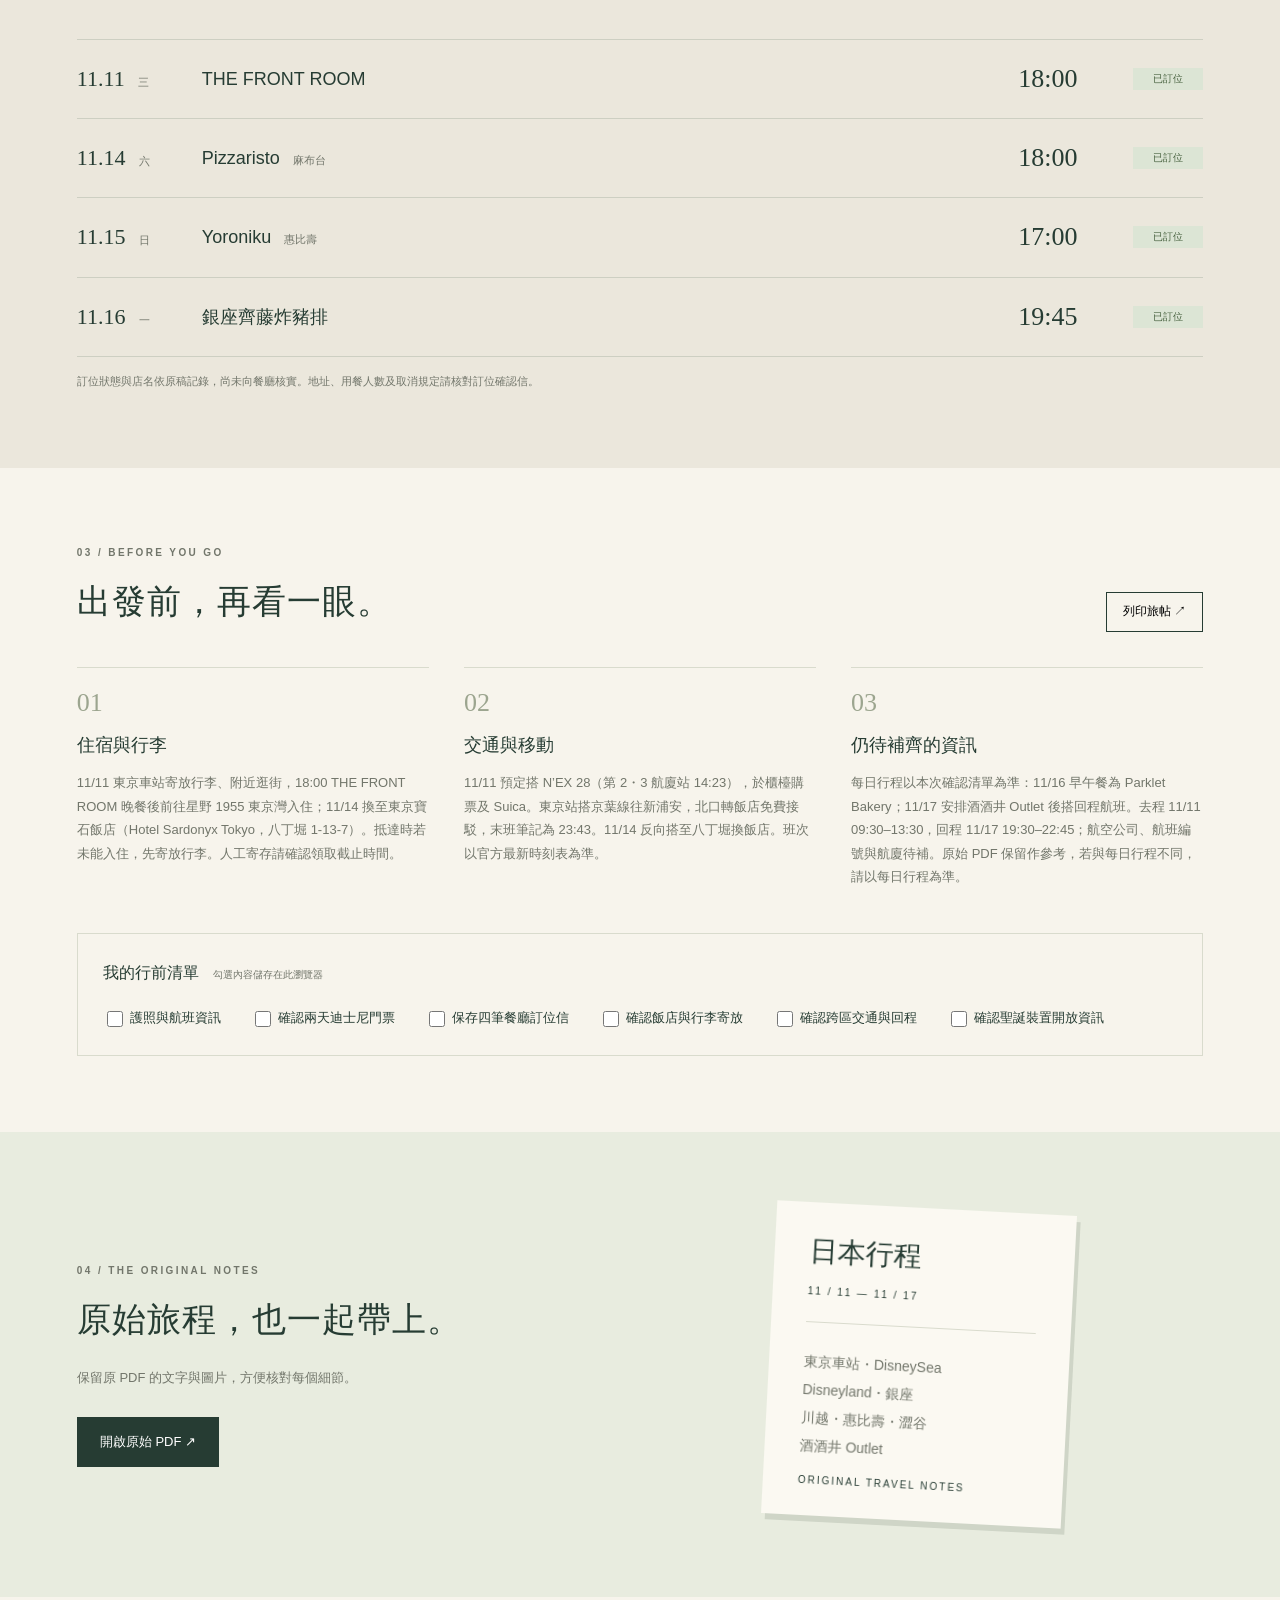
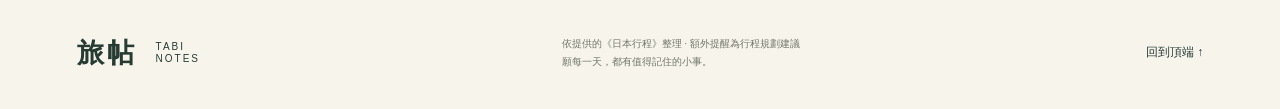
==== commit 1893ddc4: "Add files via upload" ====
--- a/jp_travel-main/tokyo-travel-website/index.html
+++ b/jp_travel-main/tokyo-travel-website/index.html
@@ -3,6 +3,6 @@
 <main><section class="hero"><div class="hero-copy"><div class="eyebrow">2026 JAPAN TRAVEL JOURNAL · 7 DAYS</div><h1>東京，<br>照自己的步調。</h1><p>從迪士尼的夢幻日常，到川越的老街與惠比壽的夜色。<br>把期待收進行囊，慢慢走過七天的東京。</p><a class="button" href="#journey">翻開每日行程 <span>↗</span></a><div class="hero-meta"><b>11.11 — 11.17</b><span>七天・東京與近郊</span></div></div><div class="art"><span class="vertical">東京の小さな旅</span><svg viewBox="0 0 600 620" role="img" aria-label="東京鐵塔與城市的原創風景插畫"><defs><pattern id="grid" width="32" height="32" patternUnits="userSpaceOnUse"><path d="M32 0H0V32" fill="none" stroke="#e9dfcc" stroke-width=".6"/></pattern></defs><rect width="600" height="620" fill="#eee7d7"/><rect width="600" height="620" fill="url(#grid)"/><circle cx="405" cy="164" r="98" fill="#d9573f"/><path d="M0 467Q120 400 240 460T600 434V620H0" fill="#c7cdbb"/><g fill="#747f70"><path d="M0 424h70v196H0zM80 475h55v145H80zM143 393h64v227h-64zM405 417h68v203h-68zM483 358h58v262h-58zM548 445h52v175h-52z"/></g><g fill="#eae4d4"><path d="M18 450h9v15h-9zm23 0h9v15h-9zm119-30h12v16h-12zm24 0h12v16h-12zm313-35h12v17h-12zm25 0h10v17h-10z"/></g><g stroke="#bd4633" fill="none" stroke-linecap="round"><path d="M305 86v53m0 0L218 551m87-412 87 412M261 345h88m-106 90h124m-135 66h146" stroke-width="9"/><path d="m292 210 31 42-43 45 61 49-86 87 124 69M318 210l-30 42 43 45-62 49 86 87-124 69" stroke-width="4"/></g><path d="M275 276h60v22h-60zM253 361h104v24H253z" fill="#f8f3e7" stroke="#bd4633" stroke-width="5"/><path d="M195 551h219" stroke="#4d5e4d" stroke-width="9"/><path d="M0 577q130-22 260 0t340-5v48H0" fill="#3d5348"/></svg><span class="art-label">TOKYO & BEYOND <b>35°40′ N · 139°45′ E</b></span><div class="stamp">TOKYO<br><strong>7 DAYS</strong><br>旅の記録</div></div></section>
 <section class="overview"><div><small>THE ROUTE</small><h2>一趟旅程，七種風景。</h2></div><p>東京車站 <i>→</i> 迪士尼 <i>→</i> 銀座・麻布台<br>川越・惠比壽 <i>→</i> 澀谷 <i>→</i> 酒酒井</p><span>02 樂園日<br>04 餐廳訂位<br>07 天的回憶</span></section>
 <section id="journey" class="section"><div class="section-title"><div><div class="eyebrow">01 / THE DAILY JOURNAL</div><h2>每日行程</h2></div><p>選一天，看看當天的旅行節奏。</p></div><div id="tabs" class="tabs" role="tablist" aria-label="選擇行程日期"></div><div id="daily" role="tabpanel" aria-live="polite"></div></section>
-<section id="bookings" class="section bookings"><div class="section-title"><div><div class="eyebrow">02 / A TABLE TO LOOK FORWARD TO</div><h2>把時間，留給好好吃飯。</h2></div><p>原稿已標記訂位的四頓晚餐。</p></div><div class="booking-list"><div><span>11.11 <small>三</small></span><h3>THE FRONT ROOM</h3><b>18:00</b><em>已訂位</em></div><div><span>11.14 <small>六</small></span><h3>Pizzaristo <small>麻布台</small></h3><b>18:00</b><em>已訂位</em></div><div><span>11.15 <small>日</small></span><h3>Yoroniku <small>惠比壽</small></h3><b>17:00</b><em>已訂位</em></div><div><span>11.16 <small>一</small></span><h3>銀座齊藤炸豬排</h3><b>19:45</b><em>已訂位</em></div></div><p class="caption">訂位狀態與店名依原稿記錄，尚未向餐廳核實。地址、用餐人數及取消規定請核對訂位確認信。</p></section>
-<section id="essentials" class="section"><div class="section-title"><div><div class="eyebrow">03 / BEFORE YOU GO</div><h2>出發前，再看一眼。</h2></div><button id="print" class="outline">列印旅帖 ↗</button></div><div class="notes"><article><span>01</span><h3>住宿與行李</h3><p>11/11 東京車站寄放行李，晚餐後前往星野 1955 東京灣入住；11/14 換至東京寶石飯店（Hotel Sardonyx Tokyo，八丁堀 1-13-7）。抵達時若未能入住，先寄放行李。人工寄存請確認領取截止時間。</p></article><article><span>02</span><h3>交通與移動</h3><p>11/11 預定搭 N’EX 28（第 2・3 航廈站 14:23），於櫃檯購票及 Suica。東京站搭京葉線往新浦安，北口轉飯店免費接駁，末班筆記為 23:43。11/14 反向搭至八丁堀換飯店。班次以官方最新時刻表為準。</p></article><article><span>03</span><h3>仍待補齊的資訊</h3><p>圖表標有 2026 年，11/17 星期文字與圖片不一致；頁面依文字原稿列星期二。圖表另載成田 T2、19:30 起飛，航班編號待確認。11/16 早餐有 Parklet 與 neel 兩個版本。</p></article></div><div class="checklist"><h3>我的行前清單 <small>勾選內容儲存在此瀏覽器</small></h3><div id="checks"></div><p id="storage-note" hidden>此瀏覽器無法儲存，勾選僅在本次開啟期間保留。</p></div></section>
+<section id="bookings" class="section bookings"><div class="section-title"><div><div class="eyebrow">02 / A TABLE TO LOOK FORWARD TO</div><h2>把時間，留給好好吃飯。</h2></div><p>目前安排的四頓訂位晚餐。</p></div><div class="booking-list"><div><span>11.11 <small>三</small></span><h3>THE FRONT ROOM</h3><b>18:00</b><em>已訂位</em></div><div><span>11.14 <small>六</small></span><h3>Pizzaristo <small>麻布台</small></h3><b>18:00</b><em>已訂位</em></div><div><span>11.15 <small>日</small></span><h3>Yoroniku <small>惠比壽</small></h3><b>17:00</b><em>已訂位</em></div><div><span>11.16 <small>一</small></span><h3>銀座齊藤炸豬排</h3><b>19:45</b><em>已訂位</em></div></div><p class="caption">訂位狀態與店名依原稿記錄，尚未向餐廳核實。地址、用餐人數及取消規定請核對訂位確認信。</p></section>
+<section id="essentials" class="section"><div class="section-title"><div><div class="eyebrow">03 / BEFORE YOU GO</div><h2>出發前，再看一眼。</h2></div><button id="print" class="outline">列印旅帖 ↗</button></div><div class="notes"><article><span>01</span><h3>住宿與行李</h3><p>11/11 東京車站寄放行李、附近逛街，18:00 THE FRONT ROOM 晚餐後前往星野 1955 東京灣入住；11/14 換至東京寶石飯店（Hotel Sardonyx Tokyo，八丁堀 1-13-7）。抵達時若未能入住，先寄放行李。人工寄存請確認領取截止時間。</p></article><article><span>02</span><h3>交通與移動</h3><p>11/11 預定搭 N’EX 28（第 2・3 航廈站 14:23），於櫃檯購票及 Suica。東京站搭京葉線往新浦安，北口轉飯店免費接駁，末班筆記為 23:43。11/14 反向搭至八丁堀換飯店。班次以官方最新時刻表為準。</p></article><article><span>03</span><h3>仍待補齊的資訊</h3><p>每日行程以本次確認清單為準：11/16 早午餐為 Parklet Bakery；11/17 安排酒酒井 Outlet 後搭回程航班。去程 11/11 09:30–13:30，回程 11/17 19:30–22:45；航空公司、航班編號與航廈待補。原始 PDF 保留作參考，若與每日行程不同，請以每日行程為準。</p></article></div><div class="checklist"><h3>我的行前清單 <small>勾選內容儲存在此瀏覽器</small></h3><div id="checks"></div><p id="storage-note" hidden>此瀏覽器無法儲存，勾選僅在本次開啟期間保留。</p></div></section>
 <section class="document section"><div><div class="eyebrow">04 / THE ORIGINAL NOTES</div><h2>原始旅程，也一起帶上。</h2><p>保留原 PDF 的文字與圖片，方便核對每個細節。</p><a class="button" href="itinerary.pdf" target="_blank" rel="noopener">開啟原始 PDF ↗</a></div><div class="paper">日本行程<br><span>11 / 11 — 11 / 17</span><hr><p>東京車站・DisneySea<br>Disneyland・銀座<br>川越・惠比壽・澀谷<br>酒酒井 Outlet</p><small>ORIGINAL TRAVEL NOTES</small></div></section></main><footer><a class="brand" href="#">旅帖 <small>TABI NOTES</small></a><p>依提供的《日本行程》整理 · 額外提醒為行程規劃建議<br>願每一天，都有值得記住的小事。</p><a href="#">回到頂端 ↑</a></footer><script src="data.js"></script><script src="app.js"></script></body></html>
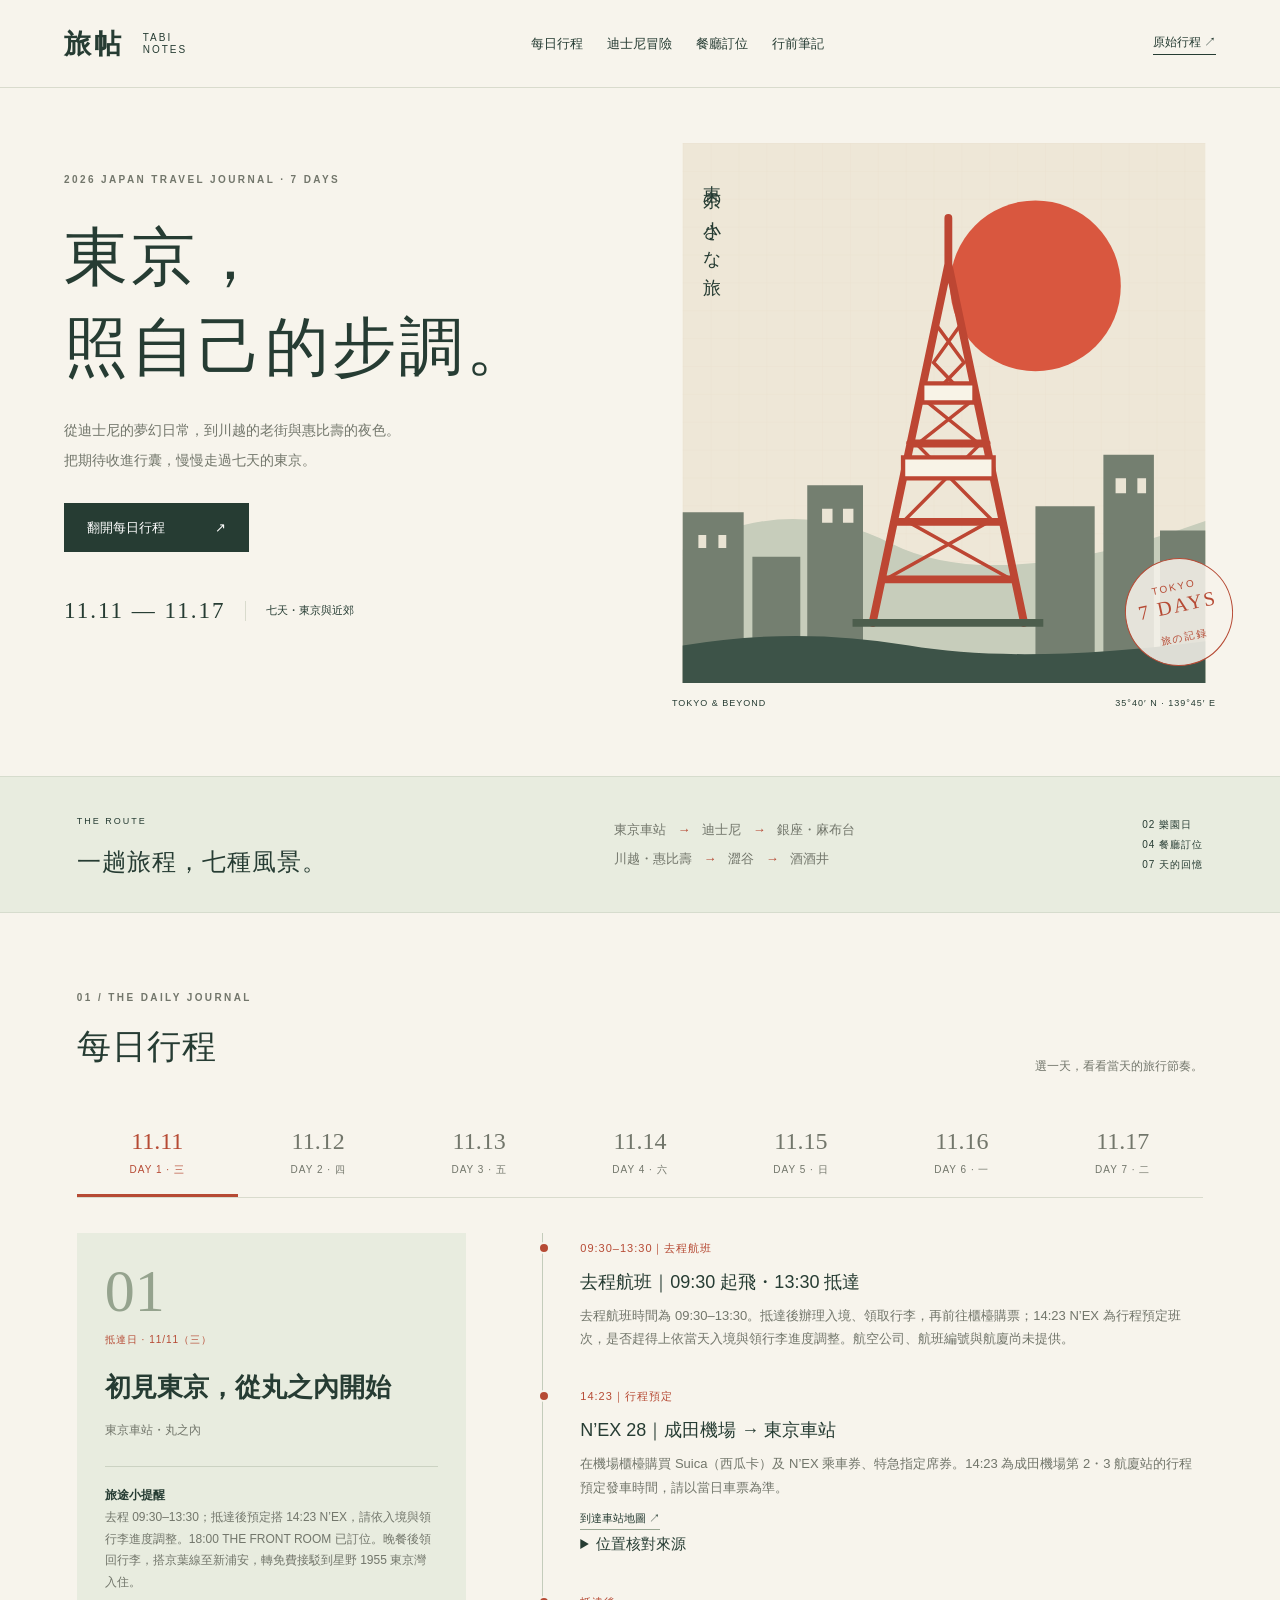
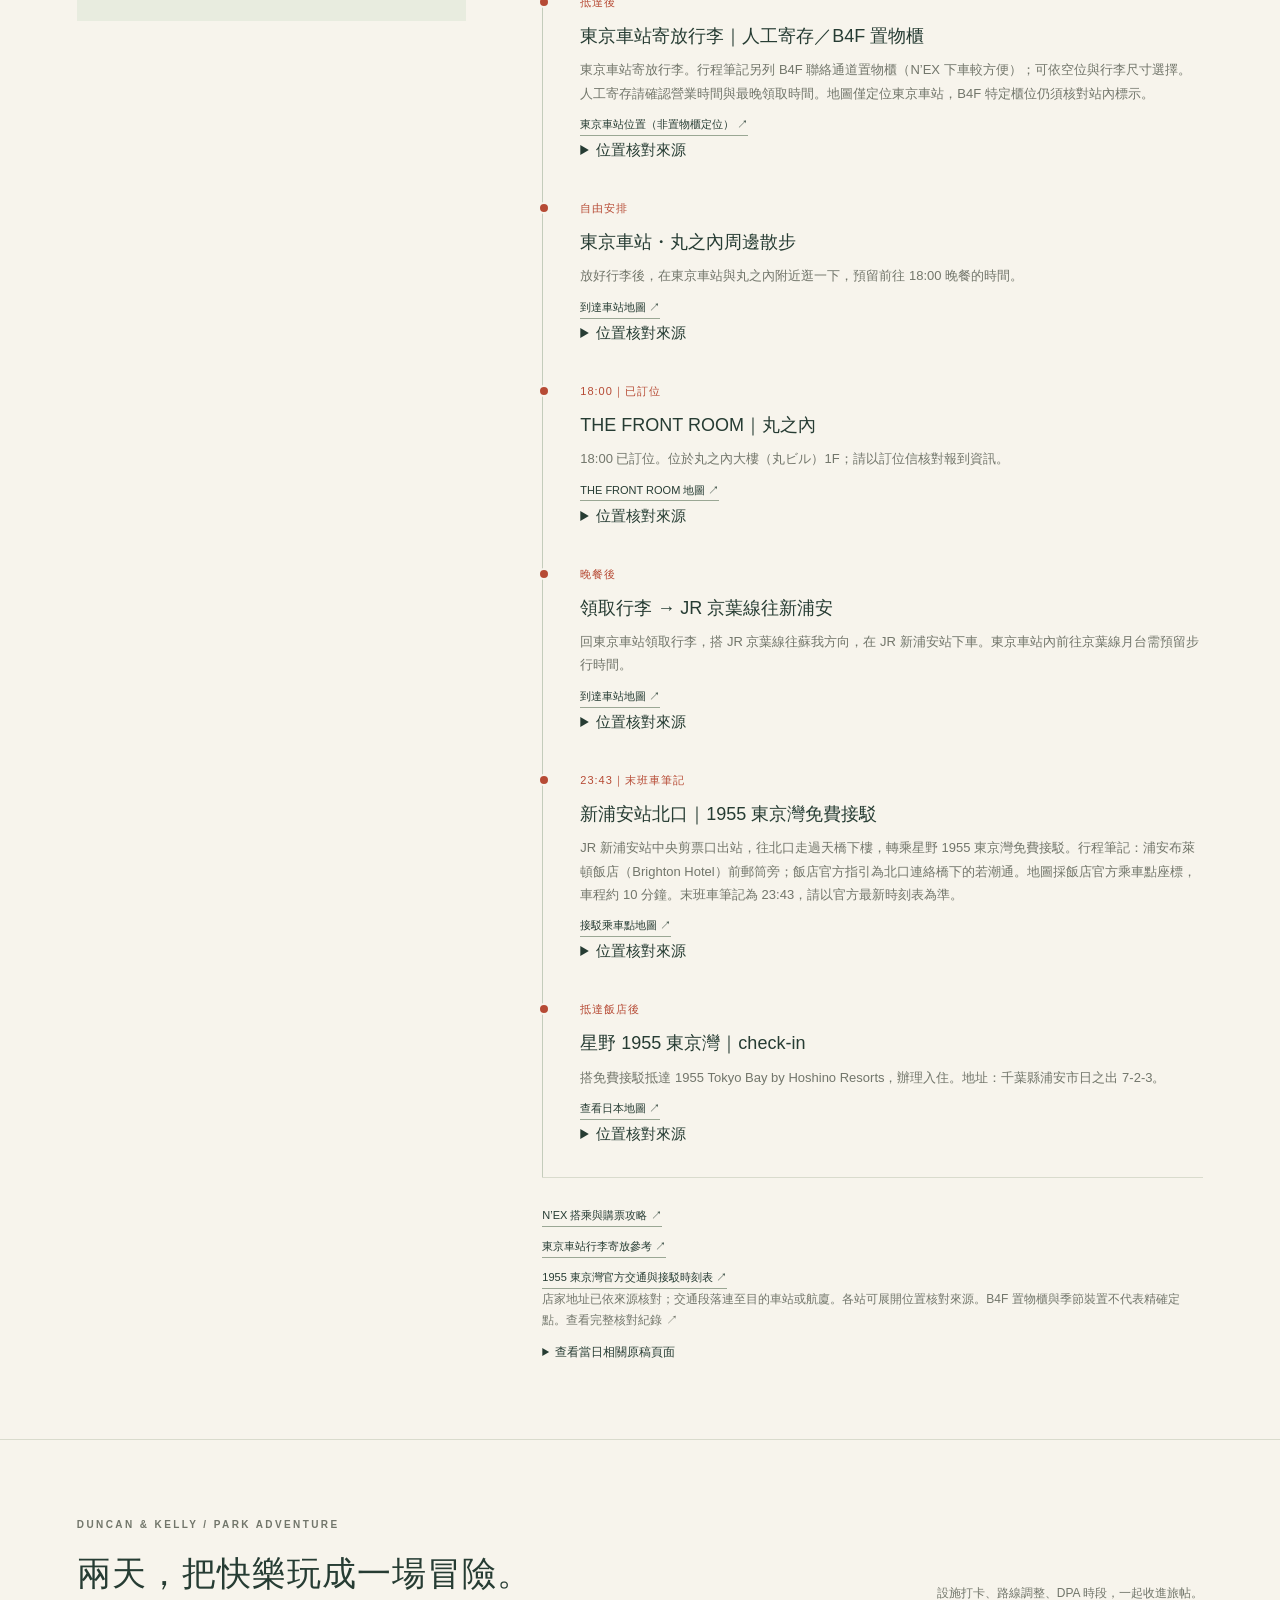
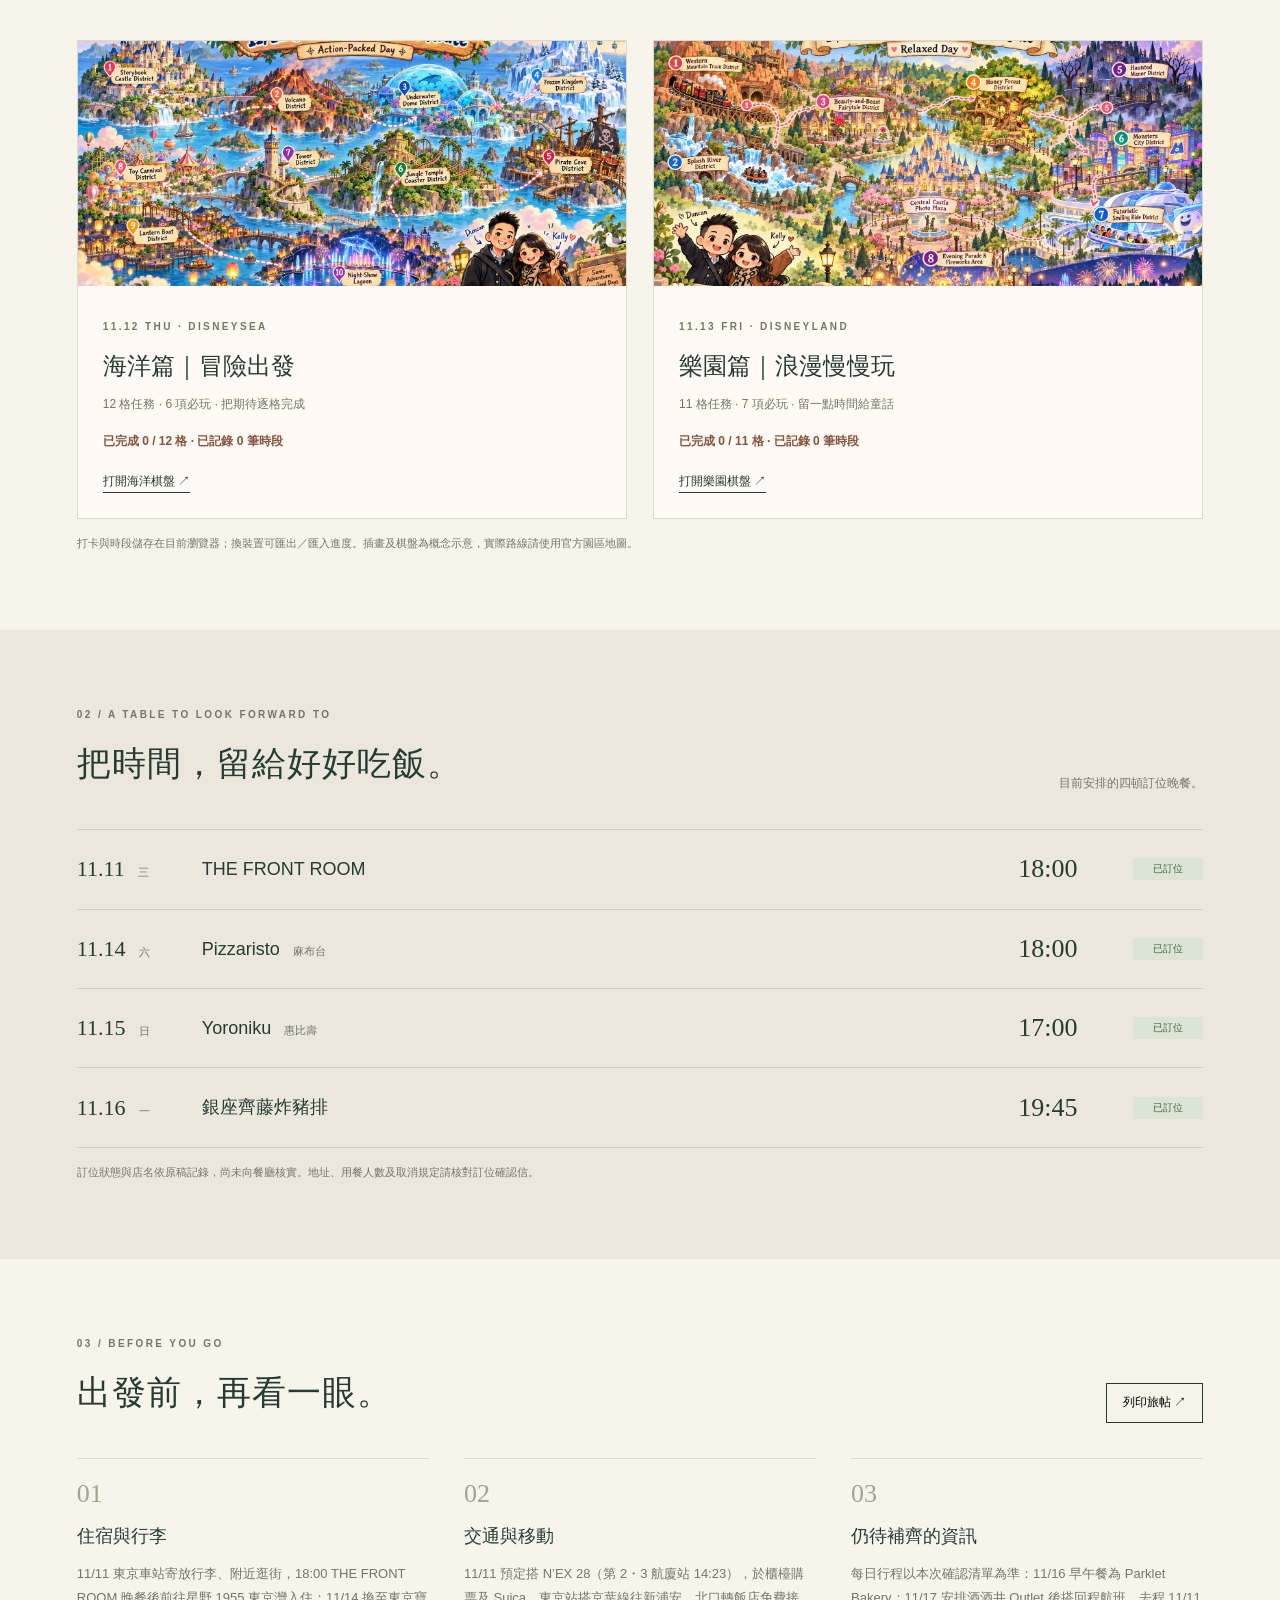
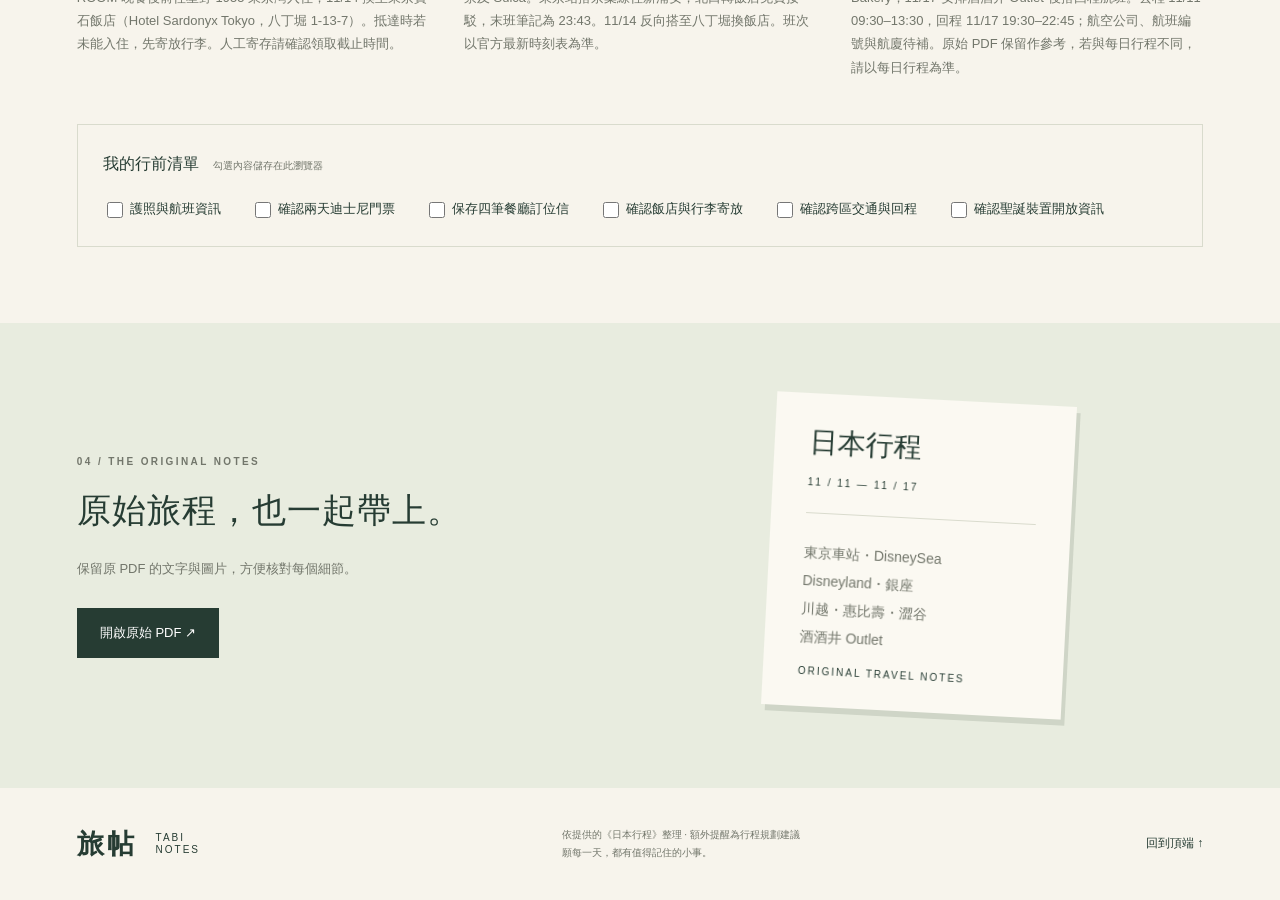
==== commit 12803ed1: "Add files via upload" ====
--- a/jp_travel-main/tokyo-travel-website/index.html
+++ b/jp_travel-main/tokyo-travel-website/index.html
@@ -1,8 +1,9 @@
 <!doctype html><html lang="zh-Hant"><head><meta charset="utf-8"><meta name="viewport" content="width=device-width,initial-scale=1"><meta name="description" content="11/11 至 11/17 東京七日行程：每日路線、餐廳訂位、住宿提醒及原始行程。"><title>東京七日旅帖｜Tokyo, at our own pace.</title><link rel="stylesheet" href="style.css"></head><body>
-<header><a class="brand" href="#">旅帖 <small>TABI NOTES</small></a><nav><a href="#journey">每日行程</a><a href="#bookings">餐廳訂位</a><a href="#essentials">行前筆記</a></nav><a class="source" href="itinerary.pdf" target="_blank" rel="noopener">原始行程 ↗</a></header>
+<header><a class="brand" href="#">旅帖 <small>TABI NOTES</small></a><nav><a href="#journey">每日行程</a><a href="#disney">迪士尼冒險</a><a href="#bookings">餐廳訂位</a><a href="#essentials">行前筆記</a></nav><a class="source" href="itinerary.pdf" target="_blank" rel="noopener">原始行程 ↗</a></header>
 <main><section class="hero"><div class="hero-copy"><div class="eyebrow">2026 JAPAN TRAVEL JOURNAL · 7 DAYS</div><h1>東京，<br>照自己的步調。</h1><p>從迪士尼的夢幻日常，到川越的老街與惠比壽的夜色。<br>把期待收進行囊，慢慢走過七天的東京。</p><a class="button" href="#journey">翻開每日行程 <span>↗</span></a><div class="hero-meta"><b>11.11 — 11.17</b><span>七天・東京與近郊</span></div></div><div class="art"><span class="vertical">東京の小さな旅</span><svg viewBox="0 0 600 620" role="img" aria-label="東京鐵塔與城市的原創風景插畫"><defs><pattern id="grid" width="32" height="32" patternUnits="userSpaceOnUse"><path d="M32 0H0V32" fill="none" stroke="#e9dfcc" stroke-width=".6"/></pattern></defs><rect width="600" height="620" fill="#eee7d7"/><rect width="600" height="620" fill="url(#grid)"/><circle cx="405" cy="164" r="98" fill="#d9573f"/><path d="M0 467Q120 400 240 460T600 434V620H0" fill="#c7cdbb"/><g fill="#747f70"><path d="M0 424h70v196H0zM80 475h55v145H80zM143 393h64v227h-64zM405 417h68v203h-68zM483 358h58v262h-58zM548 445h52v175h-52z"/></g><g fill="#eae4d4"><path d="M18 450h9v15h-9zm23 0h9v15h-9zm119-30h12v16h-12zm24 0h12v16h-12zm313-35h12v17h-12zm25 0h10v17h-10z"/></g><g stroke="#bd4633" fill="none" stroke-linecap="round"><path d="M305 86v53m0 0L218 551m87-412 87 412M261 345h88m-106 90h124m-135 66h146" stroke-width="9"/><path d="m292 210 31 42-43 45 61 49-86 87 124 69M318 210l-30 42 43 45-62 49 86 87-124 69" stroke-width="4"/></g><path d="M275 276h60v22h-60zM253 361h104v24H253z" fill="#f8f3e7" stroke="#bd4633" stroke-width="5"/><path d="M195 551h219" stroke="#4d5e4d" stroke-width="9"/><path d="M0 577q130-22 260 0t340-5v48H0" fill="#3d5348"/></svg><span class="art-label">TOKYO & BEYOND <b>35°40′ N · 139°45′ E</b></span><div class="stamp">TOKYO<br><strong>7 DAYS</strong><br>旅の記録</div></div></section>
 <section class="overview"><div><small>THE ROUTE</small><h2>一趟旅程，七種風景。</h2></div><p>東京車站 <i>→</i> 迪士尼 <i>→</i> 銀座・麻布台<br>川越・惠比壽 <i>→</i> 澀谷 <i>→</i> 酒酒井</p><span>02 樂園日<br>04 餐廳訂位<br>07 天的回憶</span></section>
 <section id="journey" class="section"><div class="section-title"><div><div class="eyebrow">01 / THE DAILY JOURNAL</div><h2>每日行程</h2></div><p>選一天，看看當天的旅行節奏。</p></div><div id="tabs" class="tabs" role="tablist" aria-label="選擇行程日期"></div><div id="daily" role="tabpanel" aria-live="polite"></div></section>
+<section id="disney" class="section disney-hub"><div class="section-title"><div><div class="eyebrow">DUNCAN & KELLY / PARK ADVENTURE</div><h2>兩天，把快樂玩成一場冒險。</h2></div><p>設施打卡、路線調整、DPA 時段，一起收進旅帖。</p></div><div class="park-cards"><a class="park-card" href="disney.html?park=sea"><img src="assets/disney/sea-map.webp" alt="迪士尼海洋夢幻冒險插畫" loading="lazy" width="1600" height="900"><div><span class="eyebrow">11.12 THU · DISNEYSEA</span><h3>海洋篇｜冒險出發</h3><p>12 格任務 · 6 項必玩 · 把期待逐格完成</p><p class="park-progress" data-progress="sea">尚未開始冒險</p><span class="park-enter">打開海洋棋盤 ↗</span></div></a><a class="park-card" href="disney.html?park=land"><img src="assets/disney/land-map.webp" alt="迪士尼樂園浪漫冒險插畫" loading="lazy" width="1600" height="900"><div><span class="eyebrow">11.13 FRI · DISNEYLAND</span><h3>樂園篇｜浪漫慢慢玩</h3><p>11 格任務 · 7 項必玩 · 留一點時間給童話</p><p class="park-progress" data-progress="land">尚未開始冒險</p><span class="park-enter">打開樂園棋盤 ↗</span></div></a></div><p class="caption">打卡與時段儲存在目前瀏覽器；換裝置可匯出／匯入進度。插畫及棋盤為概念示意，實際路線請使用官方園區地圖。</p></section>
 <section id="bookings" class="section bookings"><div class="section-title"><div><div class="eyebrow">02 / A TABLE TO LOOK FORWARD TO</div><h2>把時間，留給好好吃飯。</h2></div><p>目前安排的四頓訂位晚餐。</p></div><div class="booking-list"><div><span>11.11 <small>三</small></span><h3>THE FRONT ROOM</h3><b>18:00</b><em>已訂位</em></div><div><span>11.14 <small>六</small></span><h3>Pizzaristo <small>麻布台</small></h3><b>18:00</b><em>已訂位</em></div><div><span>11.15 <small>日</small></span><h3>Yoroniku <small>惠比壽</small></h3><b>17:00</b><em>已訂位</em></div><div><span>11.16 <small>一</small></span><h3>銀座齊藤炸豬排</h3><b>19:45</b><em>已訂位</em></div></div><p class="caption">訂位狀態與店名依原稿記錄，尚未向餐廳核實。地址、用餐人數及取消規定請核對訂位確認信。</p></section>
 <section id="essentials" class="section"><div class="section-title"><div><div class="eyebrow">03 / BEFORE YOU GO</div><h2>出發前，再看一眼。</h2></div><button id="print" class="outline">列印旅帖 ↗</button></div><div class="notes"><article><span>01</span><h3>住宿與行李</h3><p>11/11 東京車站寄放行李、附近逛街，18:00 THE FRONT ROOM 晚餐後前往星野 1955 東京灣入住；11/14 換至東京寶石飯店（Hotel Sardonyx Tokyo，八丁堀 1-13-7）。抵達時若未能入住，先寄放行李。人工寄存請確認領取截止時間。</p></article><article><span>02</span><h3>交通與移動</h3><p>11/11 預定搭 N’EX 28（第 2・3 航廈站 14:23），於櫃檯購票及 Suica。東京站搭京葉線往新浦安，北口轉飯店免費接駁，末班筆記為 23:43。11/14 反向搭至八丁堀換飯店。班次以官方最新時刻表為準。</p></article><article><span>03</span><h3>仍待補齊的資訊</h3><p>每日行程以本次確認清單為準：11/16 早午餐為 Parklet Bakery；11/17 安排酒酒井 Outlet 後搭回程航班。去程 11/11 09:30–13:30，回程 11/17 19:30–22:45；航空公司、航班編號與航廈待補。原始 PDF 保留作參考，若與每日行程不同，請以每日行程為準。</p></article></div><div class="checklist"><h3>我的行前清單 <small>勾選內容儲存在此瀏覽器</small></h3><div id="checks"></div><p id="storage-note" hidden>此瀏覽器無法儲存，勾選僅在本次開啟期間保留。</p></div></section>
 <section class="document section"><div><div class="eyebrow">04 / THE ORIGINAL NOTES</div><h2>原始旅程，也一起帶上。</h2><p>保留原 PDF 的文字與圖片，方便核對每個細節。</p><a class="button" href="itinerary.pdf" target="_blank" rel="noopener">開啟原始 PDF ↗</a></div><div class="paper">日本行程<br><span>11 / 11 — 11 / 17</span><hr><p>東京車站・DisneySea<br>Disneyland・銀座<br>川越・惠比壽・澀谷<br>酒酒井 Outlet</p><small>ORIGINAL TRAVEL NOTES</small></div></section></main><footer><a class="brand" href="#">旅帖 <small>TABI NOTES</small></a><p>依提供的《日本行程》整理 · 額外提醒為行程規劃建議<br>願每一天，都有值得記住的小事。</p><a href="#">回到頂端 ↑</a></footer><script src="data.js"></script><script src="app.js"></script></body></html>
--- a/jp_travel-main/tokyo-travel-website/style.css
+++ b/jp_travel-main/tokyo-travel-website/style.css
@@ -1 +1,5 @@
 :root{--paper:#f7f4ec;--ink:#263c33;--muted:#72766b;--red:#b64a34;--line:#d9dbcd}*{box-sizing:border-box}html{scroll-behavior:smooth;scroll-padding-top:90px}body{margin:0;background:var(--paper);color:var(--ink);font:15px/1.8 -apple-system,BlinkMacSystemFont,'PingFang TC','Microsoft JhengHei',sans-serif}a{color:inherit;text-decoration:none}button{font:inherit;cursor:pointer}header{height:88px;display:flex;align-items:center;justify-content:space-between;border-bottom:1px solid var(--line);padding:0 5vw}.brand{font:600 27px Georgia,serif;letter-spacing:3px}.brand small{display:inline-block;font:10px/1.2 sans-serif;letter-spacing:2px;margin-left:9px;max-width:60px}nav{display:flex;gap:34px;font-size:13px}.source{font-size:12px;border-bottom:1px solid}.hero{max-width:1440px;margin:auto;display:grid;grid-template-columns:1fr 1fr;padding:55px 5vw 65px;gap:5vw}.hero-copy{padding:28px 0}.eyebrow{font-size:10px;letter-spacing:2.4px;font-weight:600;color:var(--muted)}h1,h2,h3,p{margin:0}h1{font-family:'Songti TC','Noto Serif TC',serif;font-size:clamp(44px,5vw,76px);line-height:1.4;font-weight:500;letter-spacing:3px;margin:24px 0}p{color:var(--muted)}.hero p{font-size:14px;line-height:2.1}.button{display:inline-flex;gap:50px;align-items:center;background:var(--ink);color:#fff;padding:13px 23px;font-size:13px;margin-top:28px}.button:hover{background:var(--red)}.hero-meta{display:flex;align-items:center;gap:20px;margin-top:46px}.hero-meta b{font:23px Georgia,serif;letter-spacing:2px}.hero-meta span{font-size:11px;border-left:1px solid var(--line);padding-left:20px}.art{position:relative;align-self:center;max-width:600px}.art svg{display:block;width:100%;max-height:540px}.vertical{position:absolute;top:28px;left:28px;writing-mode:vertical-rl;letter-spacing:5px;font:18px 'Songti TC',serif}.art-label{display:flex;justify-content:space-between;font-size:9px;letter-spacing:1px;margin-top:12px}.art-label b{font-weight:400}.stamp{position:absolute;bottom:45px;right:-17px;width:108px;height:108px;border:1px solid var(--red);border-radius:50%;color:var(--red);display:flex;flex-direction:column;justify-content:center;align-items:center;line-height:1.4;transform:rotate(-12deg);background:#f7f4ecdc;font-size:10px;letter-spacing:2px}.stamp strong{font:20px Georgia}.overview{background:#e8ecdf;border-top:1px solid #d6dccd;border-bottom:1px solid #d6dccd;padding:28px 6vw;display:flex;align-items:center;justify-content:space-between;gap:30px}.overview small{letter-spacing:2px;font-size:9px}.overview h2{font-family:'Songti TC',serif;font-size:24px;font-weight:500}.overview p{font-size:13px;line-height:2.2}.overview i{font-style:normal;color:var(--red);margin:0 8px}.overview>span{font-size:10px;line-height:2;letter-spacing:1px}.section{padding:76px 6vw;max-width:1440px;margin:auto}.section-title{display:flex;align-items:flex-end;justify-content:space-between;gap:20px;margin-bottom:35px}h2{font-family:'Songti TC',serif;font-size:34px;font-weight:500;letter-spacing:1px;margin-top:9px}.section-title>p{font-size:12px}.tabs{display:grid;grid-template-columns:repeat(7,1fr);border-bottom:1px solid var(--line);margin-bottom:35px}.tabs button{background:none;border:0;border-bottom:3px solid transparent;padding:15px 6px;color:var(--muted);text-align:center}.tabs button.active{color:var(--red);border-color:var(--red)}.tabs b{display:block;font:24px Georgia}.tabs small{display:block;font-size:10px;letter-spacing:1px;margin-top:6px}.day-layout{display:grid;grid-template-columns:1fr 1.7fr;gap:6vw}.day-heading{background:#e8ecdf;padding:28px;align-self:start;position:sticky;top:20px}.day-heading .num{font:60px/1 Georgia;color:#95a38e}.day-heading h3{font-family:'Songti TC',serif;font-size:26px;line-height:1.55;margin:19px 0 12px}.day-heading p{font-size:12px}.tag{font-size:10px;letter-spacing:1px;color:var(--red);display:block;margin-top:10px}.day-note{margin-top:25px;padding-top:18px;border-top:1px solid #cbd2c2;font-size:12px}.timeline{padding:0 0 0 22px;border-left:1px solid #c4ccbb}.stop{position:relative;padding:0 0 30px 15px}.stop:before{content:'';position:absolute;left:-27px;top:9px;width:8px;height:8px;border-radius:50%;background:var(--red);border:2px solid var(--paper)}.time{font-size:11px;color:var(--red);letter-spacing:1px}.stop h4{font-size:18px;font-weight:500;margin:6px 0}.stop p{font-size:13px}.map{display:inline-block;font-size:11px;margin-top:10px;border-bottom:1px solid #9aa794}.ref{border-top:1px solid var(--line);padding-top:18px;font-size:12px}.ref details{margin-top:10px}.ref img{width:100%;display:block;margin-top:12px;border:1px solid var(--line)}.bookings{background:#ebe7dc;max-width:none}.booking-list>div{display:grid;grid-template-columns:110px 1fr 100px 70px;align-items:center;gap:15px;padding:23px 0;border-top:1px solid #cdcfc2}.booking-list>div:last-child{border-bottom:1px solid #cdcfc2}.booking-list span{font:22px Georgia}.booking-list small{font:11px sans-serif;color:var(--muted);margin-left:8px}.booking-list h3{font-size:18px;font-weight:500}.booking-list b{font:26px Georgia}.booking-list em{font-style:normal;font-size:10px;background:#dce5d5;color:#47613f;text-align:center;padding:2px 7px}.caption{font-size:11px;margin-top:15px}.outline{border:1px solid var(--ink);background:none;padding:8px 16px;font-size:12px}.notes{display:grid;grid-template-columns:repeat(3,1fr);gap:35px}.notes article{border-top:1px solid var(--line);padding-top:20px}.notes article>span{font:26px Georgia;color:#9ca58f}.notes h3{font-size:18px;font-weight:500;margin:10px 0}.notes p{font-size:13px}.checklist{margin-top:45px;border:1px solid var(--line);padding:25px}.checklist h3{font-size:16px;font-weight:500}.checklist small{font-size:10px;color:var(--muted);margin-left:10px}#checks{display:flex;flex-wrap:wrap;gap:16px 30px;margin-top:18px}#checks label{font-size:13px;cursor:pointer}input{accent-color:var(--ink);width:16px;height:16px;vertical-align:middle;margin-right:7px}.document{background:#e8ecdf;display:grid;grid-template-columns:1.5fr 1fr;gap:40px;align-items:center}.document p{font-size:13px;margin-top:16px}.paper{background:#fbf9f2;box-shadow:4px 6px 0 #cfd5c7;transform:rotate(3deg);max-width:300px;padding:30px 35px;font:28px 'Songti TC',serif}.paper>span,.paper small{font:10px sans-serif;letter-spacing:2px;display:block;margin-top:15px}.paper p{line-height:2;font:14px/2 sans-serif}.paper hr{border:0;border-top:1px solid var(--line);margin:25px 0}footer{padding:38px 6vw;display:flex;align-items:center;justify-content:space-between;gap:25px}footer p{font-size:10px}footer>a:last-child{font-size:12px}a:focus-visible,button:focus-visible,input:focus-visible{outline:3px solid #d28e61;outline-offset:4px}@media(max-width:760px){header{padding:0 6vw;height:75px}nav{gap:16px;font-size:11px}.source{display:none}.brand{font-size:23px}.brand small{display:none}.hero{grid-template-columns:1fr;padding-top:25px}.hero-copy{padding-top:12px}h1{font-size:48px}.hero-meta{margin-top:28px}.art{width:100%;padding-right:12px}.art svg{max-height:400px}.overview{flex-direction:column;align-items:flex-start;gap:15px}.overview>span{display:none}.section{padding:48px 6vw}.section-title{align-items:flex-start;flex-direction:column;gap:12px}h2{font-size:28px}.tabs b{font-size:18px}.tabs small{font-size:9px}.tabs button{padding:10px 0}.day-layout{grid-template-columns:1fr;gap:30px}.day-heading{position:static}.day-heading .num{font-size:40px}.day-heading h3{font-size:24px}.booking-list>div{grid-template-columns:65px 1fr 65px;gap:10px}.booking-list em{grid-column:2;width:65px}.booking-list h3{font-size:14px}.booking-list h3 small{display:block;margin:0}.booking-list span{font-size:19px}.booking-list b{font-size:23px}.notes{grid-template-columns:1fr;gap:25px}.checklist small{display:block;margin:6px 0}#checks{display:grid;gap:14px}.document{grid-template-columns:1fr}.paper{margin:10px auto;width:90%}footer{flex-direction:column;align-items:flex-start}.hero p br{display:none}}@media print{header,nav,.tabs,.art,.button,#print,.map,footer,.checklist{display:none}body{background:white}.hero{display:block;padding:20px}.section{padding:20px}.day-layout{display:block;break-inside:avoid}.day-heading{position:static}.print-day{margin-bottom:35px}.notes{display:block}.document{display:none}h1{font-size:30px}.overview{padding:20px}}
+
+.disney-hub{border-top:1px solid var(--line)}.park-cards{display:grid;grid-template-columns:1fr 1fr;gap:26px}.park-card{display:block;background:#fffaf3;border:1px solid #d9dbcd;overflow:hidden;transition:box-shadow .2s,transform .2s}.park-card:hover{transform:translateY(-3px);box-shadow:0 12px 30px #263c3314}.park-card img{width:100%;height:245px;object-fit:cover;display:block}.park-card>div{padding:25px}.park-card h3{font:24px/1.5 'Songti TC',serif;margin:10px 0}.park-card p{font-size:12px}.park-progress{margin-top:16px;color:#85533e;font-weight:600}.park-enter{display:inline-block;font-size:12px;border-bottom:1px solid var(--ink);margin-top:18px}.day-park{padding:23px;background:#f3e8df;border:1px solid #e0cec0;margin-bottom:30px}.day-park h4{font-size:20px;font-weight:500;margin:10px 0}.day-park p{font-size:12px}.day-park .button{margin-top:15px;gap:15px}nav{gap:24px}
+@media(max-width:760px){nav{gap:11px;font-size:10px}.park-cards{grid-template-columns:1fr}.park-card img{height:210px}.park-card>div{padding:20px}.park-card h3{font-size:22px}.day-park{padding:19px}}
+@media print{.disney-hub,.day-park{display:none!important}}
